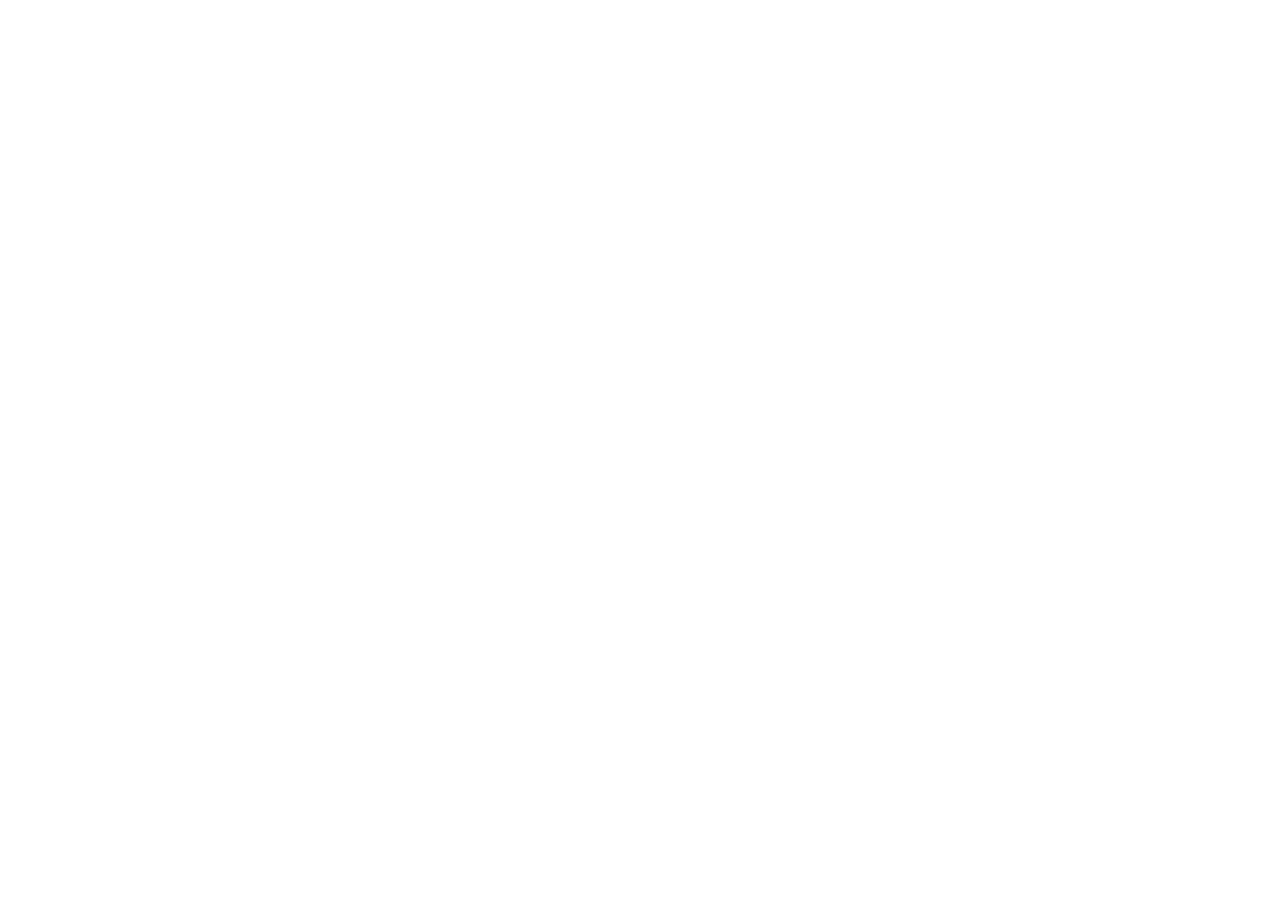
==== about/index.html @ 529e26c0 "Publish England Beach Soccer site from 2967948" ====
<!doctype html>
<html lang="en-GB"><head><meta charset="utf-8"><meta name="viewport" content="width=device-width,initial-scale=1"><meta name="theme-color" content="#164bab"><meta name="description" content="England Beach Soccer: events, teams, news and the road to the 2027 national finals."><link rel="icon" type="image/webp" href="/ebs-site/assets/images/lion-mark.webp"><link rel="preconnect" href="https://fonts.googleapis.com"><link rel="preconnect" href="https://fonts.gstatic.com" crossorigin><link rel="stylesheet" href="/ebs-site/assets/css/site.css"><title>About | England Beach Soccer</title></head><body data-page="about"><div id="app"></div><script type="module" src="/ebs-site/assets/js/site.js"></script></body></html>
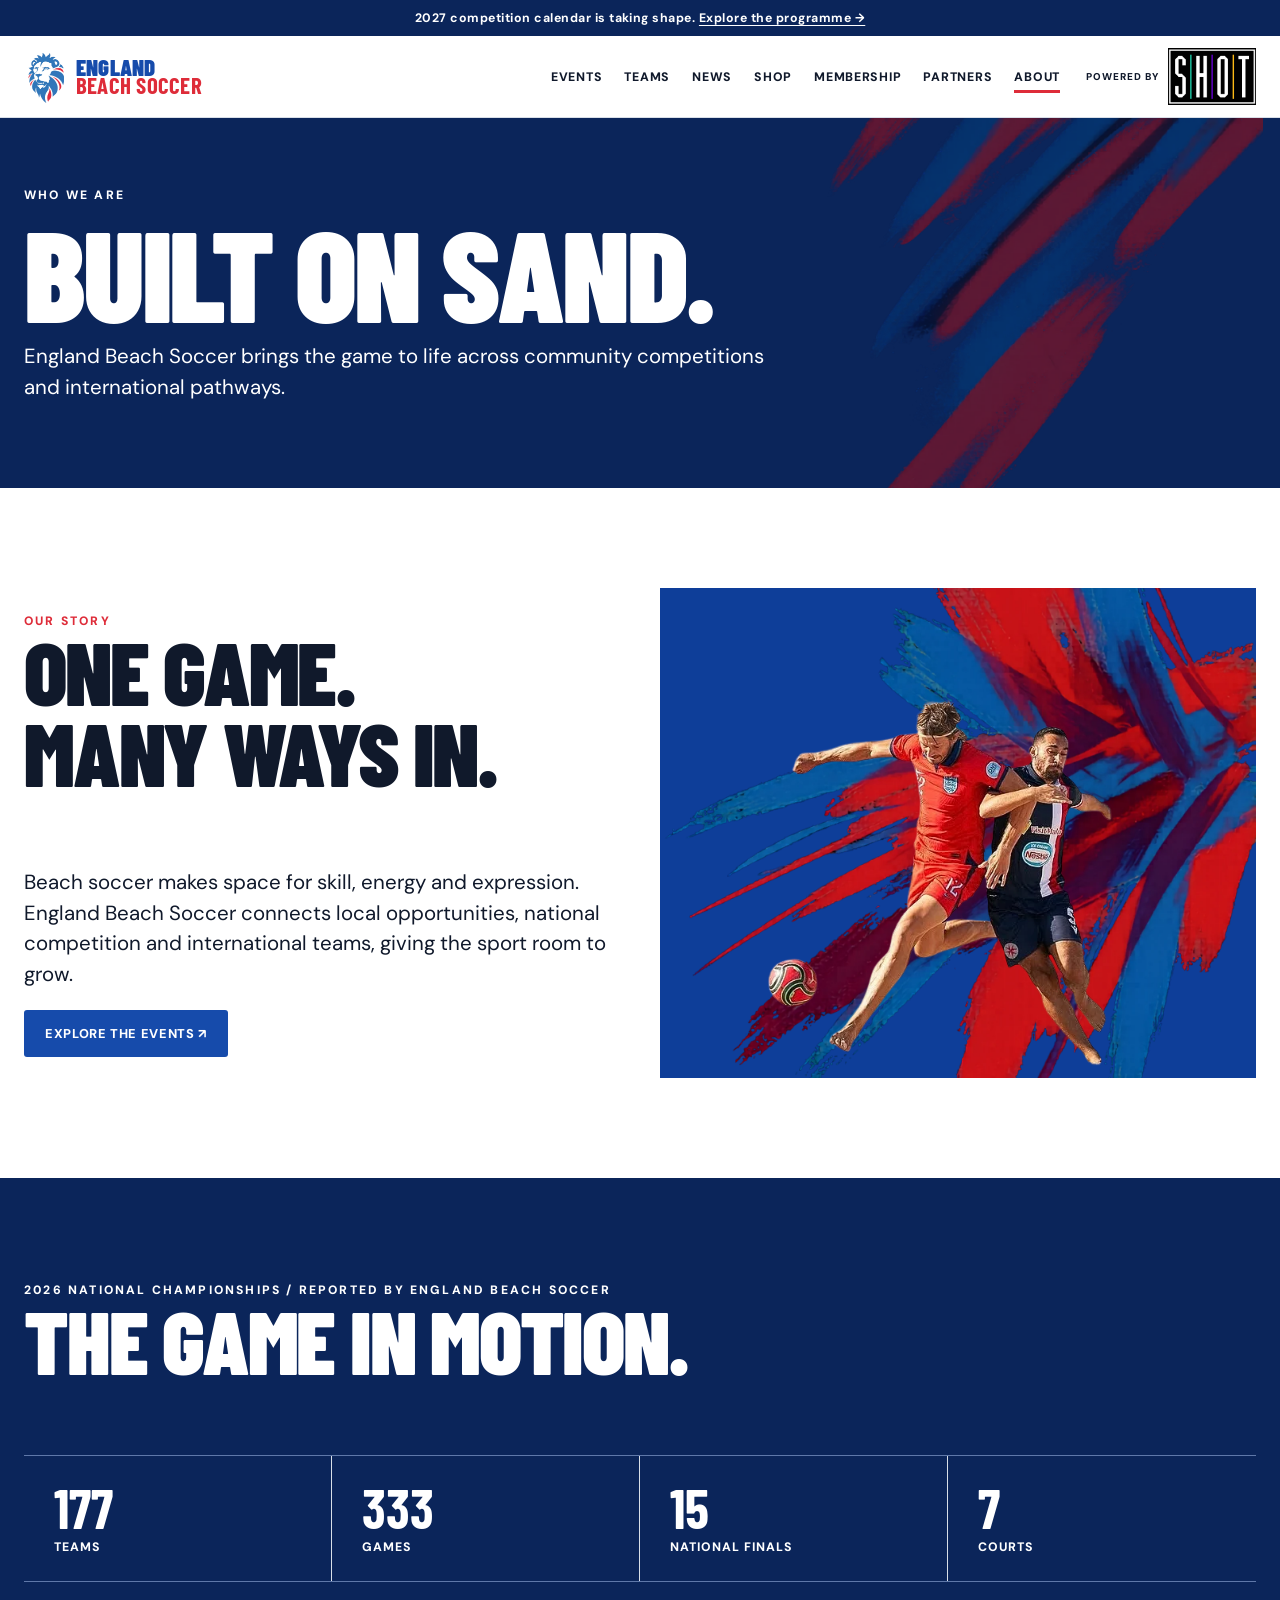
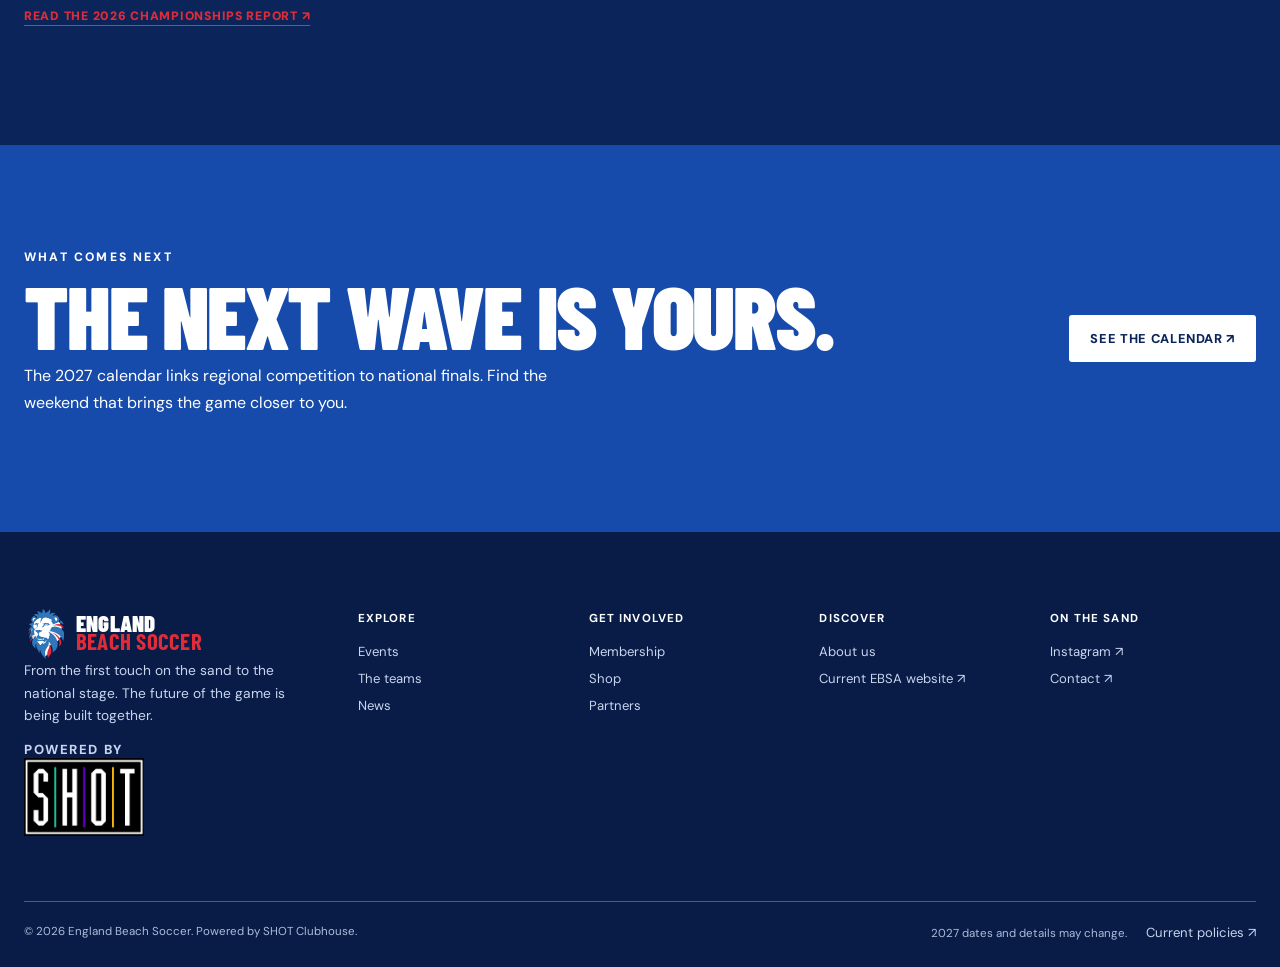
==== commit b0f64860: "Publish EBS clubhouse at custom domain" ====
--- a/about/index.html
+++ b/about/index.html
@@ -1,2 +1,2 @@
 <!doctype html>
-<html lang="en-GB"><head><meta charset="utf-8"><meta name="viewport" content="width=device-width,initial-scale=1"><meta name="theme-color" content="#164bab"><meta name="description" content="England Beach Soccer: events, teams, news and the road to the 2027 national finals."><link rel="icon" type="image/webp" href="/ebs-site/assets/images/lion-mark.webp"><link rel="preconnect" href="https://fonts.googleapis.com"><link rel="preconnect" href="https://fonts.gstatic.com" crossorigin><link rel="stylesheet" href="/ebs-site/assets/css/site.css"><title>About | England Beach Soccer</title></head><body data-page="about"><div id="app"></div><script type="module" src="/ebs-site/assets/js/site.js"></script></body></html>+<html lang="en-GB"><head><meta charset="utf-8"><meta name="viewport" content="width=device-width,initial-scale=1"><meta name="theme-color" content="#164bab"><meta name="description" content="England Beach Soccer: events, teams, news and the road to the 2027 national finals."><link rel="icon" type="image/webp" href="/assets/images/lion-mark.webp"><link rel="preconnect" href="https://fonts.googleapis.com"><link rel="preconnect" href="https://fonts.gstatic.com" crossorigin><link rel="stylesheet" href="/assets/css/site.css"><title>About | England Beach Soccer</title></head><body data-page="about"><div id="app"></div><script type="module" src="/assets/js/site.js"></script></body></html>
--- a/assets/css/site.css
+++ b/assets/css/site.css
@@ -0,0 +1,30 @@
+@import url('https://fonts.googleapis.com/css2?family=Barlow+Condensed:wght@500;600;700;800;900&family=DM+Sans:wght@400;500;600;700&display=swap');
+:root{--blue:#164bab;--deep:#0b255a;--red:#de2c39;--sand:#f7f4ed;--ink:#10192b;--muted:#596272;--line:#d9dfe8;--white:#fff;--max:1320px}
+*{box-sizing:border-box}html{scroll-behavior:smooth}body{margin:0;background:var(--sand);color:var(--ink);font-family:'DM Sans',Arial,sans-serif}button,input,select{font:inherit}button{cursor:pointer}a{color:inherit;text-decoration:none}img{max-width:100%;display:block}p{line-height:1.65}h1,h2,h3,h4,p{margin-top:0}h1,h2,h3,.display,.condensed{font-family:'Barlow Condensed',Impact,sans-serif;text-transform:uppercase;line-height:.91;letter-spacing:-.025em}h1{font-size:clamp(5rem,11vw,11.5rem);font-weight:900}h2{font-size:clamp(3.5rem,7vw,7rem);font-weight:900}h3{font-size:clamp(1.8rem,3vw,3rem);font-weight:800}.container{width:min(calc(100% - 48px),var(--max));margin:auto}.eyebrow{font-size:.76rem;font-weight:800;letter-spacing:.18em;text-transform:uppercase}.eyebrow.red{color:var(--red)}.lead{font-size:clamp(1.05rem,1.6vw,1.32rem);line-height:1.5;max-width:58ch}.muted{color:var(--muted)}.skip{position:absolute;z-index:9999;top:-100px;left:20px;background:#fff;padding:12px}.skip:focus{top:20px}a:focus-visible,button:focus-visible,input:focus-visible,select:focus-visible{outline:3px solid var(--red);outline-offset:3px}.site-header{height:82px;position:sticky;top:0;z-index:100;background:rgba(255,255,255,.97);border-bottom:1px solid var(--line);backdrop-filter:blur(12px)}.header-inner{height:100%;display:flex;align-items:center;gap:32px}.brand{display:flex;align-items:center;gap:9px;flex-shrink:0;color:var(--blue);font-family:'Barlow Condensed',sans-serif;text-transform:uppercase;font-weight:900;font-size:1.43rem;line-height:.78;letter-spacing:.01em}.brand img{width:43px;height:52px;object-fit:contain}.brand strong{display:block;color:var(--red)}.nav{margin-left:auto;display:flex;align-items:center;gap:22px}.nav a{font-size:.77rem;font-weight:800;letter-spacing:.06em;text-transform:uppercase;white-space:nowrap;position:relative;padding:12px 0}.nav a:after{content:'';position:absolute;left:0;bottom:4px;width:0;height:3px;background:var(--red);transition:width .2s}.nav a:hover:after,.nav a[aria-current=page]:after{width:100%}.header-cta,.btn{display:inline-flex;align-items:center;justify-content:center;gap:10px;border:0;border-radius:3px;padding:15px 21px;text-transform:uppercase;font-weight:800;font-size:.8rem;letter-spacing:.05em;transition:transform .2s,background .2s}.header-cta{background:var(--red);color:#fff}.btn:hover,.header-cta:hover{transform:translateY(-3px)}.btn-red{background:var(--red);color:#fff}.btn-blue{background:var(--blue);color:#fff}.btn-white{background:#fff;color:var(--deep)}.btn-outline{background:transparent;color:inherit;border:1px solid currentColor}.menu-toggle{display:none;margin-left:auto;background:none;border:0;font-size:1.9rem;color:var(--deep)}.announce{background:var(--deep);color:#fff;text-align:center;padding:10px 16px;font-size:.77rem;letter-spacing:.04em;font-weight:700}.announce a{text-decoration:underline;text-underline-offset:3px}.hero{position:relative;min-height:660px;overflow:hidden;background:#f7f5ee}.hero:before{content:'';position:absolute;inset:0 0 0 49%;background:url('/assets/images/paint-strokes.webp') center/cover no-repeat;opacity:.9;transform:rotate(-8deg)}.hero:after{content:'';position:absolute;left:0;bottom:0;width:100%;height:10px;background:var(--red)}.hero-grid{display:grid;grid-template-columns:54% 46%;min-height:660px;align-items:center;position:relative}.hero-copy{position:relative;z-index:2;padding:80px 0}.hero .eyebrow{color:var(--blue)}.hero h1{margin:20px 0 23px}.hero h1 span{display:block;width:max-content;max-width:100%;color:var(--blue);background:#fff;padding:0 12px 2px 0}.hero h1 span:last-child{color:var(--red)}.hero .lead{max-width:490px}.hero-actions{display:flex;gap:12px;flex-wrap:wrap;margin-top:28px}.hero-photo{position:absolute;right:-7%;bottom:0;width:62%;max-height:650px;object-fit:contain;object-position:bottom;filter:drop-shadow(0 14px 18px rgba(8,25,59,.13))}.hero-stamp{position:absolute;right:1%;bottom:40px;z-index:3;background:var(--deep);color:#fff;width:124px;height:124px;border-radius:100%;display:grid;place-items:center;text-align:center;transform:rotate(12deg);font-family:'Barlow Condensed';font-size:1.4rem;font-weight:800;text-transform:uppercase;line-height:.85;border:5px solid white}.marquee{overflow:hidden;background:var(--blue);color:#fff;padding:16px 0;font-family:'Barlow Condensed';font-size:1.5rem;letter-spacing:.06em;font-weight:800;text-transform:uppercase}.marquee-track{white-space:nowrap;display:flex;gap:50px;width:max-content;animation:move 34s linear infinite}.marquee b{color:#ff8a86}@keyframes move{to{transform:translateX(-50%)}}.section{padding:100px 0}.section-tight{padding:70px 0}.section-head{display:flex;justify-content:space-between;align-items:end;gap:30px;margin-bottom:36px}.section-head h2{margin:0}.section-head p{max-width:460px;margin:0}.dark{background:var(--deep);color:#fff}.blue{background:var(--blue);color:#fff}.red-bg{background:var(--red);color:#fff}.white{background:#fff}.split{display:grid;grid-template-columns:1fr 1fr;gap:40px;align-items:center}.statement{font-family:'Barlow Condensed';text-transform:uppercase;font-size:clamp(3.5rem,6.5vw,7rem);font-weight:900;line-height:.9;max-width:850px}.statement em{font-style:normal;color:var(--red)}.mission-image{min-height:490px;position:relative;overflow:hidden;background:#0e3e99 url('/assets/images/paint-burst.webp') center/cover no-repeat}.mission-image img{position:absolute;bottom:0;left:-6%;width:110%;height:105%;object-fit:contain;object-position:bottom}.mission-copy h2{max-width:650px}.mission-copy p{max-width:55ch}.rule-top{border-top:1px solid rgba(255,255,255,.24);padding-top:22px}.stats-band{display:grid;grid-template-columns:repeat(4,1fr);border-top:1px solid var(--line);border-bottom:1px solid var(--line)}.stat{padding:25px 30px;border-right:1px solid var(--line)}.stat:last-child{border-right:0}.stat strong{display:block;font-family:'Barlow Condensed';font-size:3.4rem;color:var(--blue);line-height:1}.stat span{font-size:.77rem;text-transform:uppercase;letter-spacing:.08em;font-weight:800}.event-feature-grid{display:grid;grid-template-columns:repeat(4,1fr);gap:14px}.event-card{background:#fff;color:var(--ink);min-height:295px;padding:24px;position:relative;display:flex;flex-direction:column;overflow:hidden;border:1px solid var(--line);transition:transform .2s,box-shadow .2s}.event-card:hover{transform:translateY(-5px);box-shadow:0 18px 32px rgba(0,0,0,.13)}.event-card.final{background:var(--blue);color:#fff;border-color:var(--blue)}.event-card .date{font-family:'Barlow Condensed';font-weight:900;font-size:2.4rem;color:var(--red);line-height:1}.event-card.final .date{color:#fff}.event-card .type{font-size:.66rem;font-weight:800;letter-spacing:.14em;text-transform:uppercase;margin-top:18px}.event-card h3{font-size:2.4rem;margin:12px 0}.event-card .region{font-size:.86rem;margin-top:auto;padding-top:16px}.event-card .arrow{position:absolute;bottom:22px;right:23px;font-size:1.6rem}.event-card .pending{display:inline-block;margin-top:8px;color:#a02731;font-weight:800;font-size:.7rem;text-transform:uppercase;letter-spacing:.04em}.event-card.final .pending{color:#fff}.image-strip{display:grid;grid-template-columns:1fr 1fr;min-height:530px}.image-panel{position:relative;background:var(--blue);overflow:hidden;min-height:530px}.image-panel:nth-child(2){background:var(--red)}.image-panel>img{position:absolute;height:90%;width:95%;object-fit:contain;object-position:bottom;bottom:0;left:5%;transition:transform .5s}.image-panel:hover>img{transform:scale(1.05)}.image-panel .panel-copy{position:absolute;z-index:2;left:42px;top:42px;color:#fff}.image-panel h2{margin:10px 0;font-size:clamp(4rem,7vw,7rem)}.image-panel .btn{position:absolute;z-index:2;left:42px;bottom:42px}.news-grid{display:grid;grid-template-columns:repeat(3,1fr);gap:20px}.news-card{background:#fff;border:1px solid var(--line);overflow:hidden;display:flex;flex-direction:column;transition:transform .2s}.news-card:hover{transform:translateY(-5px)}.news-card .news-image{aspect-ratio:1.48;background:#dce5f1;overflow:hidden}.news-card .news-image img{width:100%;height:100%;object-fit:cover}.news-card .news-body{padding:25px;display:flex;flex-direction:column;flex:1}.news-card h3{font-size:2.15rem;margin:10px 0}.news-card p{font-size:.89rem}.news-card .text-link{margin-top:auto}.text-link{font-size:.76rem;text-transform:uppercase;font-weight:900;letter-spacing:.06em;color:var(--red);text-decoration:underline;text-underline-offset:5px}.feature-cta{display:flex;align-items:center;justify-content:space-between;gap:20px}.feature-cta h2{margin:8px 0}.feature-cta p{max-width:540px}.footer{background:#081c47;color:#fff;padding:75px 0 26px}.footer-grid{display:grid;grid-template-columns:1.5fr repeat(4,1fr);gap:25px}.footer .brand{color:#fff}.footer p{color:#c9d5ef;max-width:290px;font-size:.86rem}.footer h4{font-size:.72rem;letter-spacing:.1em;text-transform:uppercase;margin:4px 0 17px}.footer a:not(.brand){display:block;color:#c9d5ef;font-size:.82rem;margin:10px 0}.footer a:hover{color:#fff}.footer-bottom{border-top:1px solid #446093;margin-top:55px;padding-top:22px;display:flex;justify-content:space-between;gap:20px;font-size:.72rem;color:#aebcda}.footer-bottom a{display:inline!important;margin:0 0 0 16px!important}.page-hero{position:relative;overflow:hidden;min-height:370px;display:flex;align-items:center;background:var(--deep);color:#fff}.page-hero:after{content:'';background:url('/assets/images/paint-strokes.webp') center/contain no-repeat;position:absolute;right:0;top:-55%;width:37%;height:180%;opacity:.5}.page-hero .container{position:relative;z-index:1;padding-top:65px;padding-bottom:65px}.page-hero h1{font-size:clamp(5.2rem,10vw,10rem);margin:10px 0}.page-hero .lead{max-width:750px}.page-hero.red-theme{background:var(--red)}.page-hero.red-theme:after{opacity:.35}.page-hero.blue-theme{background:var(--blue)}.filter-bar{display:flex;gap:10px;flex-wrap:wrap;align-items:center;margin:0 0 26px}.filter-bar button{border:1px solid #b8c7db;background:#fff;color:var(--deep);padding:10px 17px;border-radius:30px;font-size:.78rem;font-weight:800}.filter-bar button[aria-pressed=true]{background:var(--deep);color:#fff;border-color:var(--deep)}.search{margin-left:auto;border:1px solid #b8c7db;background:#fff;padding:11px 16px;border-radius:4px;min-width:230px}.event-list{display:grid;grid-template-columns:repeat(3,1fr);gap:16px}.event-list .event-card{min-height:270px}.event-detail{margin-top:45px;background:#fff;border:1px solid var(--line);display:grid;grid-template-columns:1fr 1fr}.event-detail .visual{background:var(--blue);min-height:430px;position:relative;overflow:hidden}.event-detail .visual img{position:absolute;bottom:0;height:95%;width:110%;object-fit:contain}.event-detail .content{padding:50px}.event-detail h2{font-size:4.2rem}.session{border-top:1px solid var(--line);padding:14px 0}.session strong{display:block}.notice{background:#e9f0fa;border-left:5px solid var(--blue);padding:18px 20px;margin:24px 0;font-size:.88rem}.notice.red-notice{background:#fff0f0;border-color:var(--red)}.empty{padding:45px;border:1px dashed #9aa8b9;text-align:center}.pathway-grid{display:grid;grid-template-columns:repeat(4,1fr);gap:15px}.pathway-card{background:#fff;padding:30px;min-height:350px;display:flex;flex-direction:column;border-top:7px solid var(--blue)}.pathway-card:nth-child(2n){border-color:var(--red)}.pathway-card h3{font-size:3.2rem;margin:30px 0 15px}.pathway-card p{font-size:.9rem}.pathway-card .text-link{margin-top:auto}.shop-grid{display:grid;grid-template-columns:repeat(3,1fr);gap:20px}.shop-tile{min-height:355px;background:var(--blue);color:#fff;padding:30px;position:relative;overflow:hidden;display:flex;flex-direction:column}.shop-tile:nth-child(2){background:var(--red)}.shop-tile:nth-child(3){background:var(--deep)}.shop-tile img{position:absolute;bottom:-25%;right:-17%;width:85%;height:95%;object-fit:contain;opacity:.85}.shop-tile h3,.shop-tile p,.shop-tile .eyebrow{position:relative;z-index:1}.shop-tile h3{font-size:3.8rem;max-width:180px;margin:12px 0}.shop-tile p{margin-top:auto;max-width:190px;font-size:.88rem}.faqs{display:grid;grid-template-columns:1fr 1fr;gap:30px}.faqs details{background:#fff;border:1px solid var(--line);padding:20px 24px;margin-bottom:10px}.faqs summary{font-weight:800;cursor:pointer}.faqs p{margin:16px 0 0;font-size:.9rem}.reveal{opacity:0;transform:translateY(22px);transition:opacity .6s,transform .6s}.reveal.visible{opacity:1;transform:none}.scroll-progress{position:fixed;z-index:120;top:0;left:0;height:4px;background:var(--red);width:0;pointer-events:none}
+@media(max-width:1100px){.nav{gap:13px}.nav a{font-size:.68rem}.header-cta{display:none}.event-feature-grid,.pathway-grid{grid-template-columns:repeat(2,1fr)}.footer-grid{grid-template-columns:1.5fr repeat(2,1fr)}.event-list{grid-template-columns:repeat(2,1fr)}}
+@media(max-width:760px){.container{width:min(calc(100% - 32px),var(--max))}.site-header{height:70px}.brand{font-size:1.2rem}.brand img{width:36px;height:44px}.menu-toggle{display:block}.nav{display:none;position:absolute;left:0;top:70px;width:100%;background:#fff;padding:18px 24px 25px;border-bottom:1px solid var(--line);box-shadow:0 15px 20px rgba(0,0,0,.12);flex-direction:column;align-items:stretch;gap:0}.nav.open{display:flex}.nav a{font-size:.86rem;padding:13px 0}.hero,.hero-grid{min-height:800px}.hero-grid{display:block}.hero-copy{padding:52px 0;max-width:470px}.hero h1{font-size:clamp(5.8rem,19vw,9rem)}.hero-photo{right:-24%;width:105%;height:55%;max-height:none;object-position:bottom}.hero-stamp{right:1%;bottom:30px;width:90px;height:90px;font-size:1.05rem}.hero:before{inset:35% -10% 0 18%}.section{padding:70px 0}.section-head{display:block}.section-head p{margin-top:18px}.split,.event-detail,.faqs{grid-template-columns:1fr}.mission-image{min-height:340px}.stats-band{grid-template-columns:repeat(2,1fr)}.stat:nth-child(2){border-right:0}.stat:nth-child(-n+2){border-bottom:1px solid var(--line)}.image-strip{grid-template-columns:1fr}.image-panel{min-height:430px}.news-grid,.shop-grid{grid-template-columns:1fr}.event-list{grid-template-columns:1fr}.footer-grid{grid-template-columns:repeat(2,1fr)}.footer-grid>div:first-child{grid-column:1/-1}.footer-bottom{display:block}.footer-bottom span{display:block;margin-bottom:10px}.page-hero{min-height:315px}.page-hero h1{font-size:clamp(5.2rem,17vw,8rem)}.filter-bar .search{margin-left:0;width:100%}.feature-cta{display:block}.feature-cta .btn{margin-top:16px}.event-detail .visual{min-height:300px}.event-detail .content{padding:28px}}
+@media(max-width:500px){.event-feature-grid,.pathway-grid{grid-template-columns:1fr}.hero{min-height:740px}.hero-grid{min-height:740px}.hero:before{inset:78% -10% 0 18%}.hero .lead{font-size:1rem;max-width:290px}.hero-photo{height:52%;right:-35%;width:130%}.hero-actions .btn{padding:12px 14px}.footer-grid{grid-template-columns:1fr 1fr}.image-panel .panel-copy{left:24px;top:28px}.image-panel .btn{left:24px;bottom:24px}}
+@media(prefers-reduced-motion:reduce){html{scroll-behavior:auto}.marquee-track{animation:none}.reveal{opacity:1;transform:none;transition:none}.btn,.event-card,.news-card,.image-panel>img{transition:none}}
+
+/* Partner identity and complete on-sand photography. */
+.header-inner{gap:20px}
+.shot-powered{display:flex;align-items:center;gap:9px;flex-shrink:0;margin-left:6px;font-size:.62rem;font-weight:800;text-transform:uppercase;letter-spacing:.1em;white-space:nowrap}
+.shot-powered img{width:88px;height:auto}
+.footer-powered{display:inline-flex;align-items:center;gap:14px;margin-top:14px;font-size:.72rem;font-weight:800;text-transform:uppercase;letter-spacing:.12em}
+.footer-powered img{width:120px;height:auto}
+.hero-photo.full-photo{right:0;bottom:0;width:43%;height:88%;max-height:none;object-fit:contain;object-position:center bottom;filter:none;border-radius:2px}
+.image-panel img[src*="women-celebrate"],.image-panel img[src*="mens-duel"]{object-fit:contain;object-position:center bottom}
+.performance-section{gap:clamp(32px,5vw,90px)}
+.performance-mark{min-height:340px;background:var(--deep);color:#fff;display:flex;flex-direction:column;align-items:center;justify-content:center;gap:34px;padding:50px;text-align:center;font-family:'Barlow Condensed',Impact,sans-serif;text-transform:uppercase;font-size:clamp(1.8rem,3vw,3.2rem);line-height:1}
+.performance-mark img{width:min(100%,280px)}
+.partner-grid{display:grid;grid-template-columns:repeat(2,minmax(0,1fr));gap:20px;margin-bottom:22px}
+.partner-card{min-height:360px;padding:36px;display:flex;flex-direction:column;align-items:flex-start;color:#fff}
+.partner-card img{width:190px;max-height:95px;object-fit:contain;object-position:left center;margin-bottom:26px}
+.partner-card h3{font-size:clamp(2rem,3vw,3.5rem);margin-bottom:12px}
+.partner-card p{max-width:42ch}
+.partner-card .text-link{margin-top:auto;font-weight:800}
+.shot-card{background:#260052}
+.donis-card{background:#151515}
+@media(max-width:1120px){.shot-powered{margin-left:auto}.shot-powered span{display:none}.shot-powered img{width:76px}.nav{gap:11px}.nav a{font-size:.65rem}}
+@media(max-width:900px){.shot-powered{margin-left:auto}.menu-toggle{display:block;margin-left:0}.nav{display:none;position:absolute;left:0;top:82px;width:100%;background:#fff;padding:18px 24px 25px;border-bottom:1px solid var(--line);box-shadow:0 15px 20px rgba(0,0,0,.12);flex-direction:column;align-items:stretch;gap:0}.nav.open{display:flex}.nav a{font-size:.86rem;padding:13px 0}.partner-grid{grid-template-columns:1fr}}
+@media(max-width:760px){.nav{top:70px}.shot-powered{margin-left:auto}.shot-powered img{width:70px}.hero-photo.full-photo{right:0;bottom:0;width:100%;height:43%;object-fit:contain}.hero-stamp{bottom:20px}.performance-mark{min-height:260px}.partner-card{min-height:300px}}
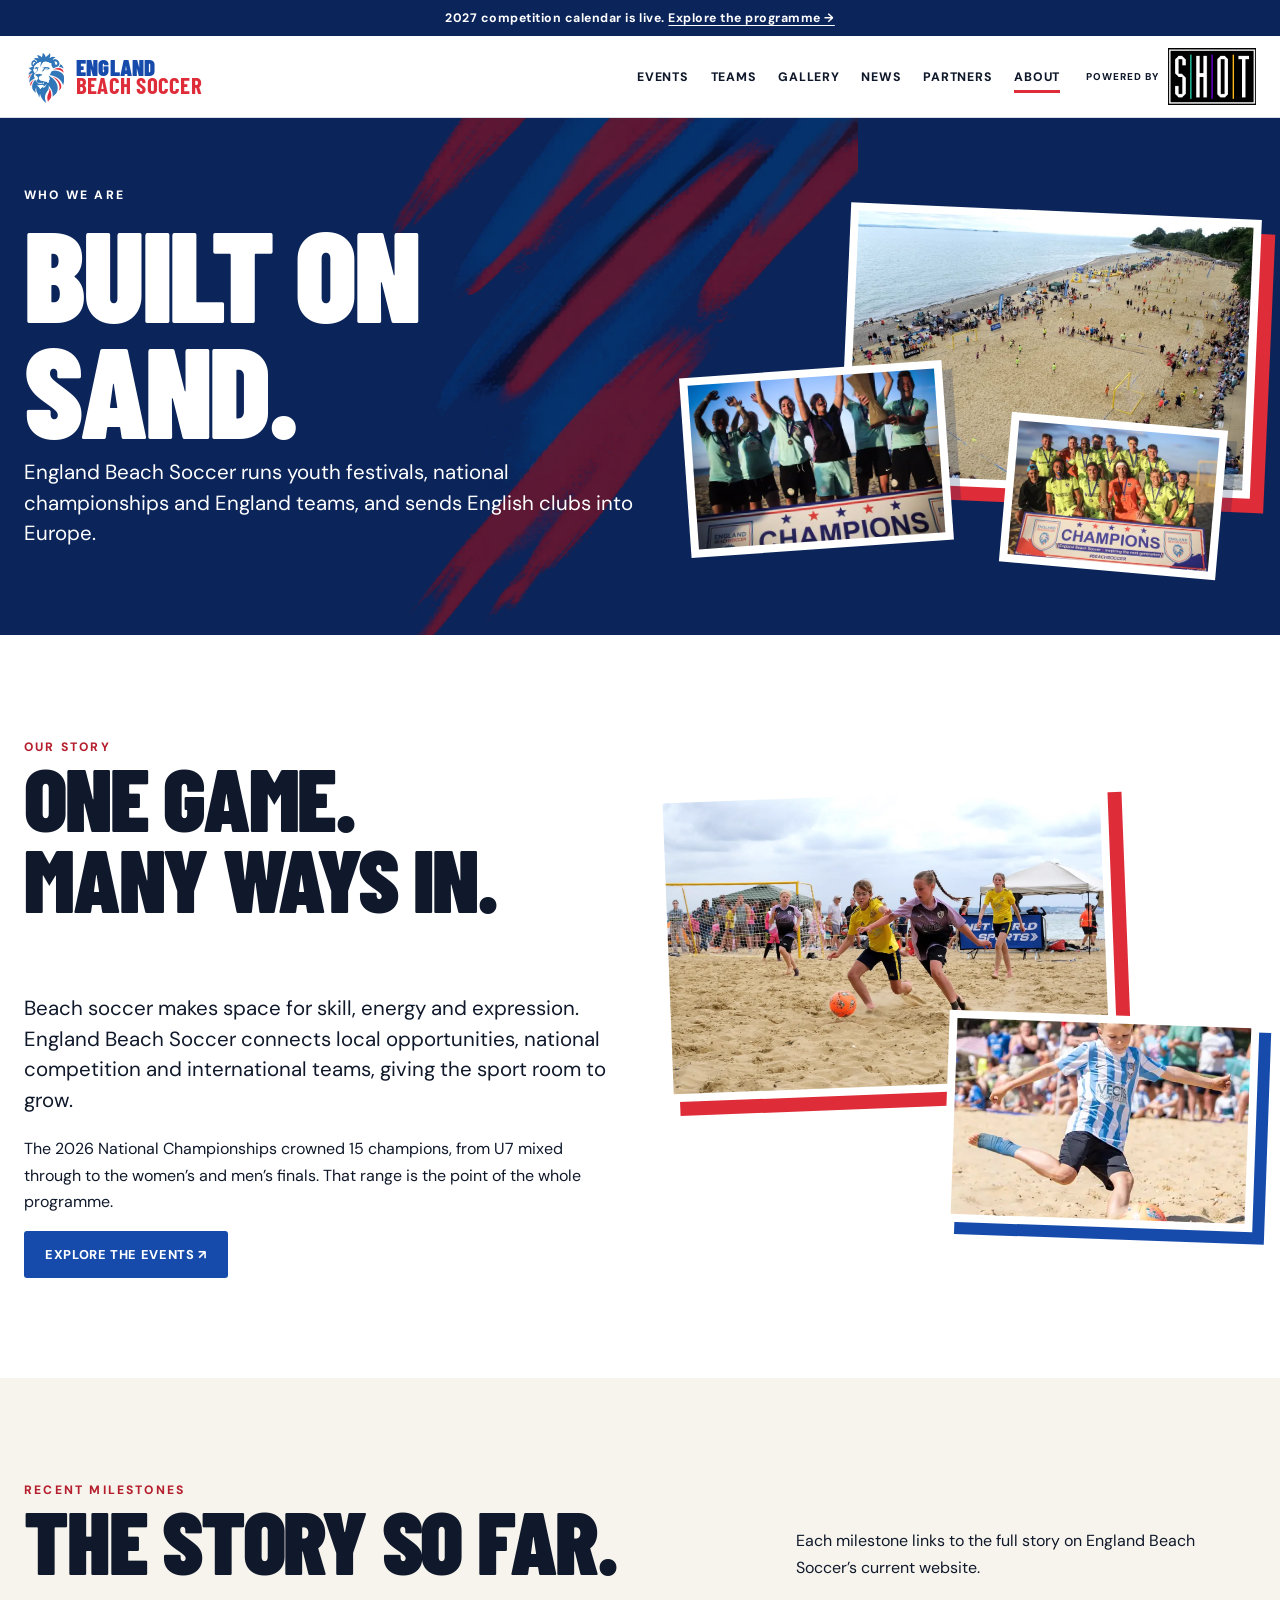
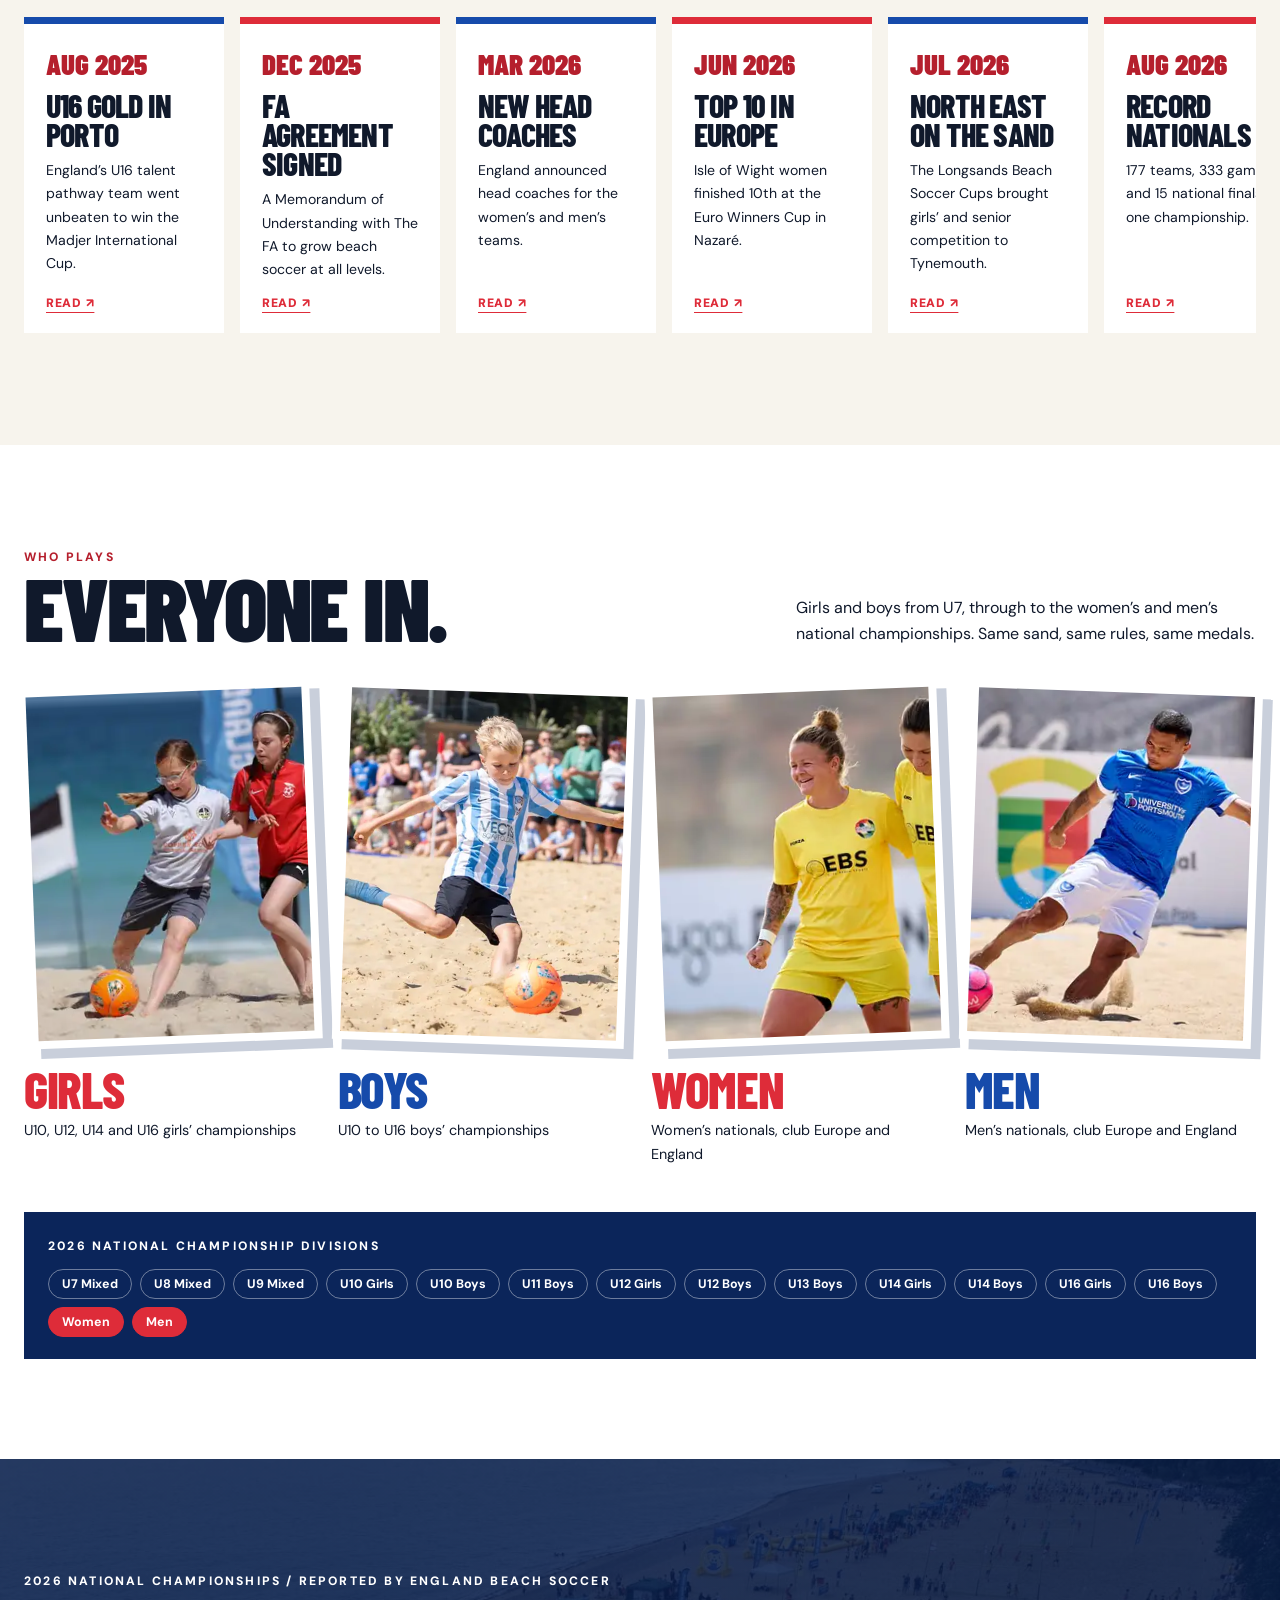
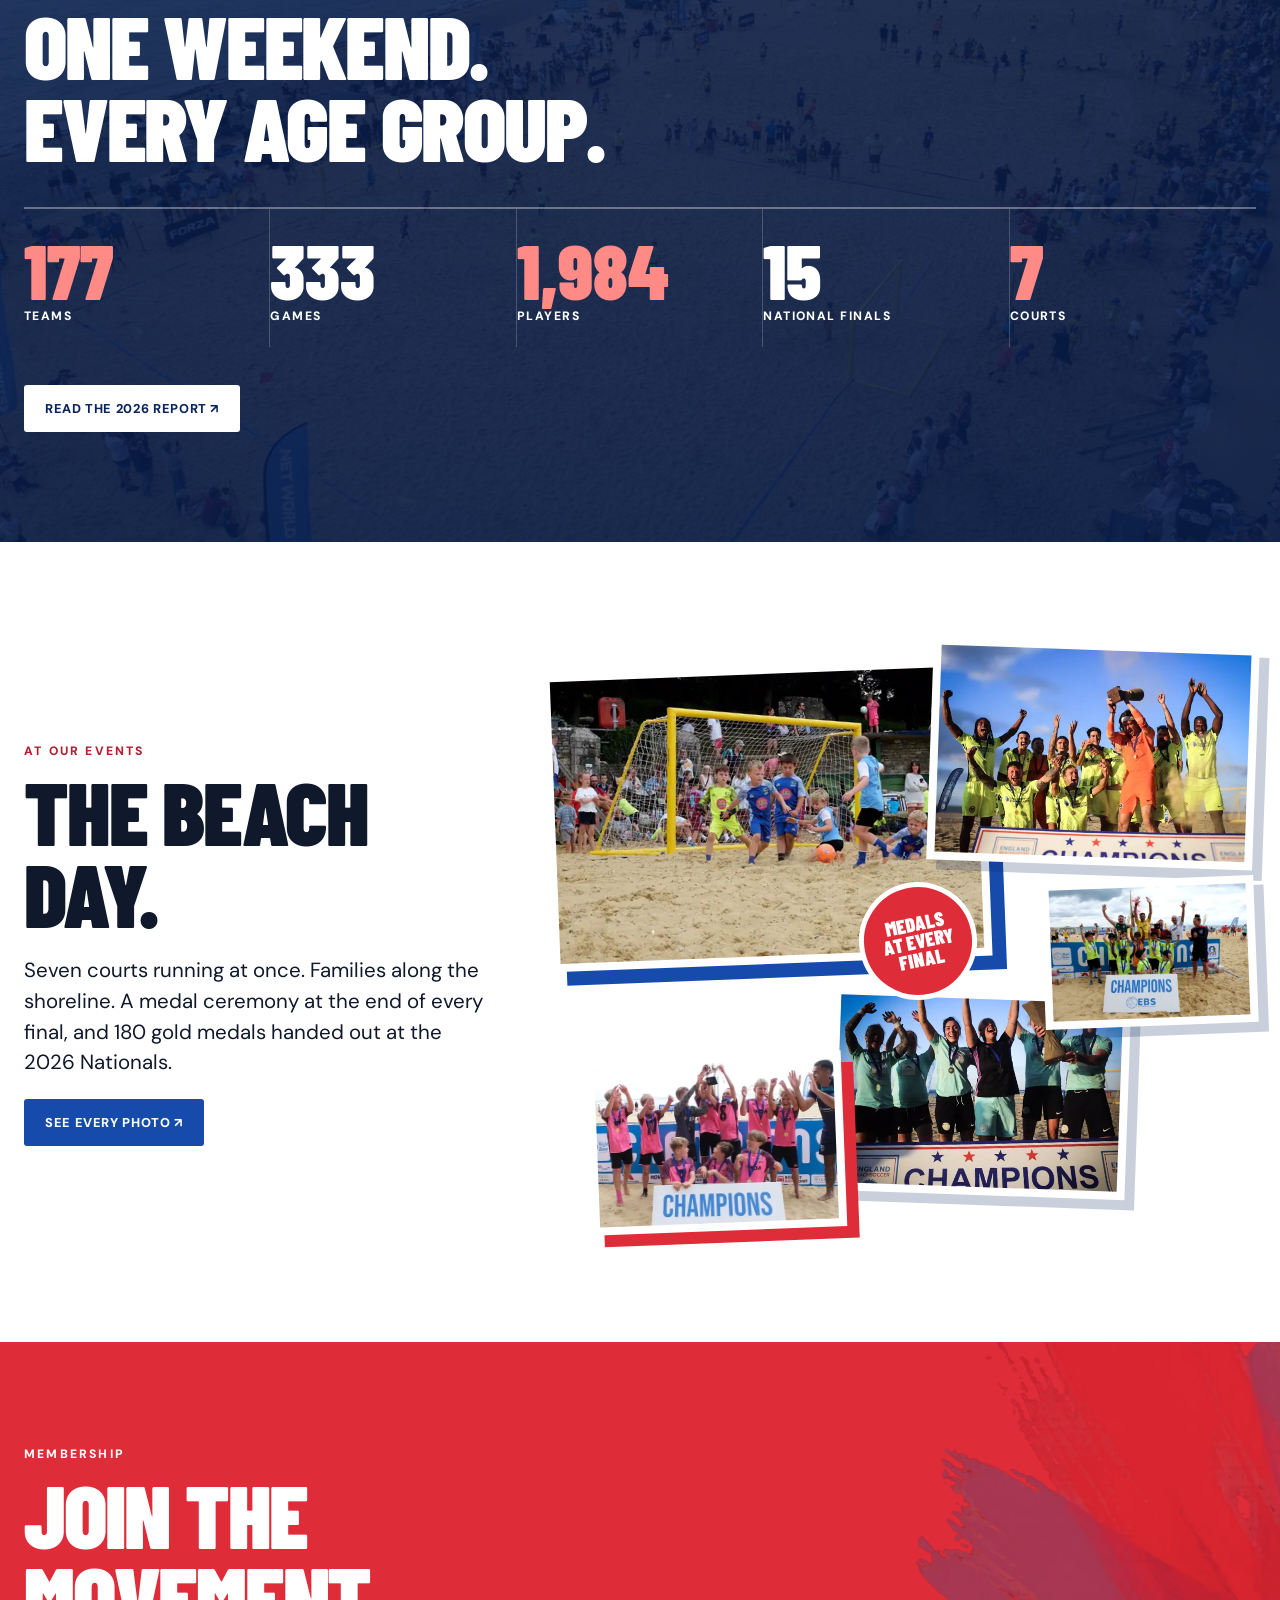
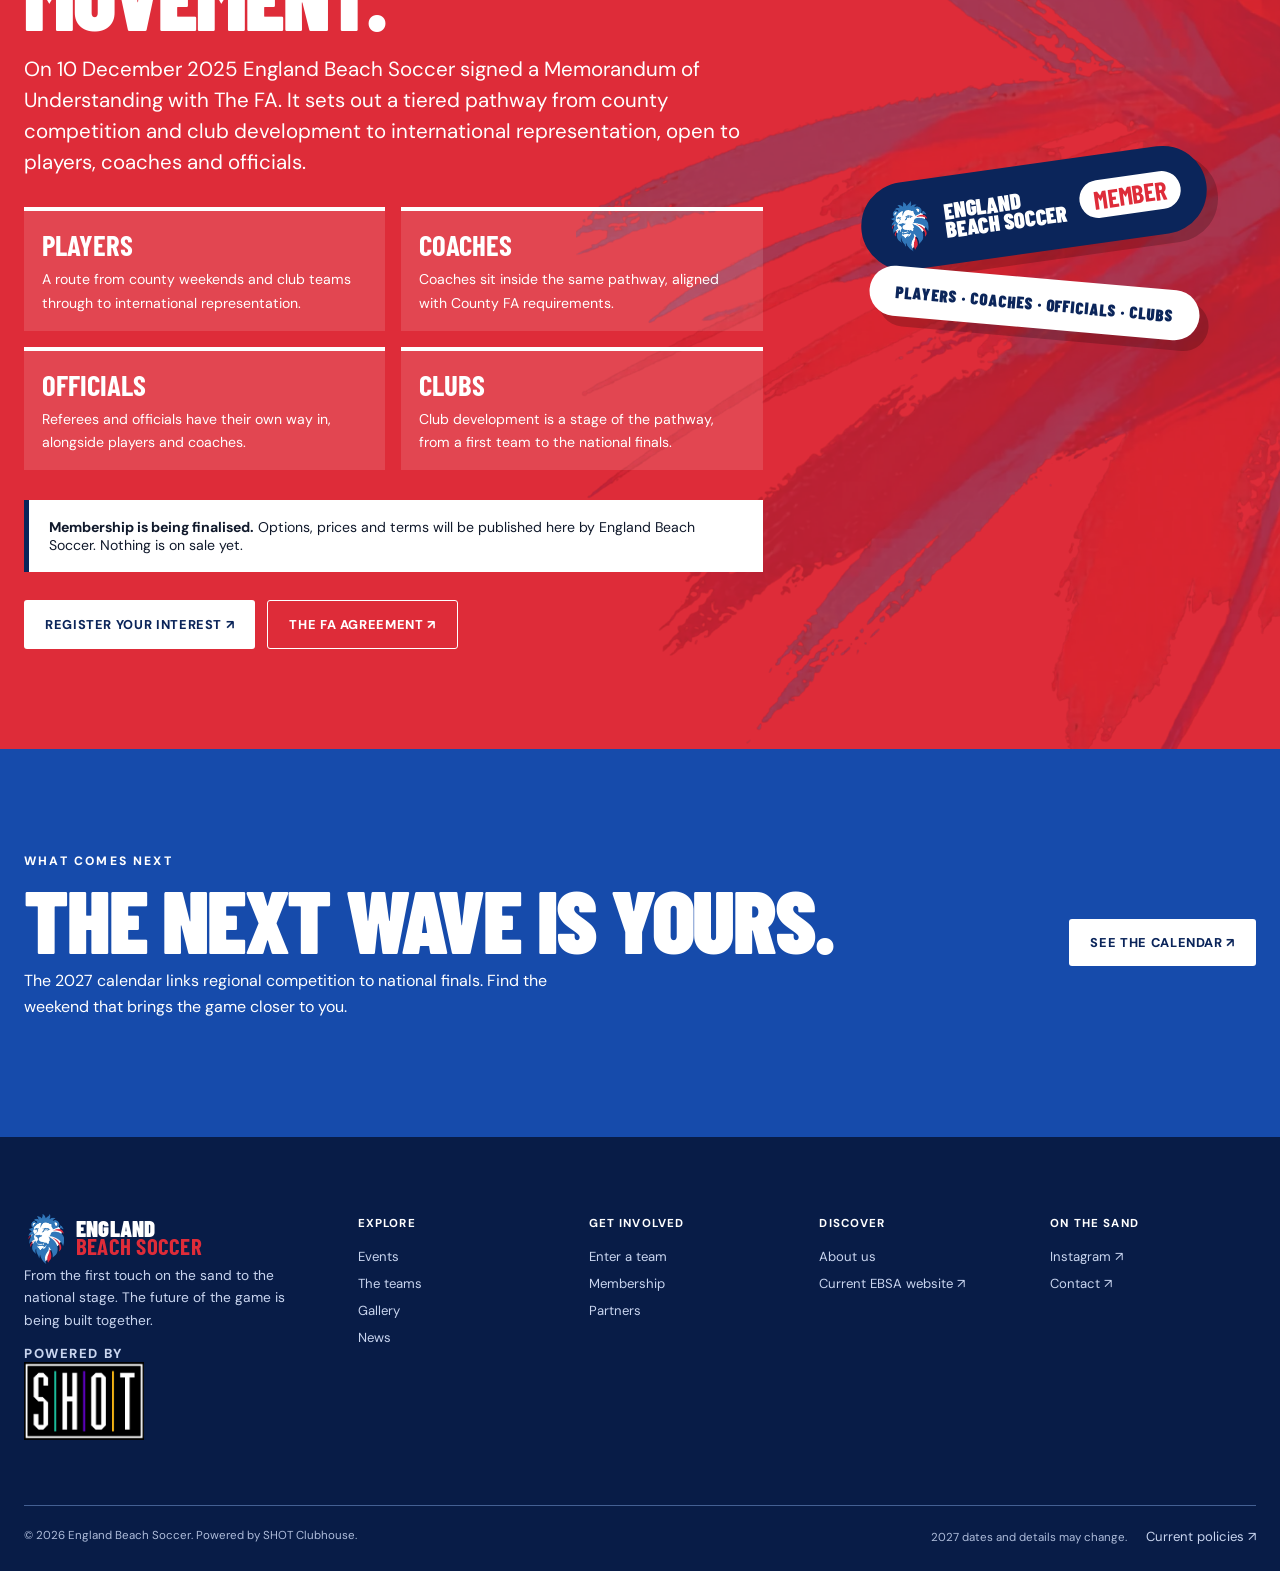
==== commit a38f61c6: "Publish source 77abac3: faster font load, clean hero headline" ====
--- a/about/index.html
+++ b/about/index.html
@@ -1,2 +1,2 @@
 <!doctype html>
-<html lang="en-GB"><head><meta charset="utf-8"><meta name="viewport" content="width=device-width,initial-scale=1"><meta name="theme-color" content="#164bab"><meta name="description" content="England Beach Soccer: events, teams, news and the road to the 2027 national finals."><link rel="icon" type="image/webp" href="/assets/images/lion-mark.webp"><link rel="preconnect" href="https://fonts.googleapis.com"><link rel="preconnect" href="https://fonts.gstatic.com" crossorigin><link rel="stylesheet" href="/assets/css/site.css"><title>About | England Beach Soccer</title></head><body data-page="about"><div id="app"></div><script type="module" src="/assets/js/site.js"></script></body></html>+<html lang="en-GB"><head><meta charset="utf-8"><meta name="viewport" content="width=device-width,initial-scale=1"><meta name="theme-color" content="#164bab"><meta name="description" content="England Beach Soccer: events, teams, news and the road to the 2027 national finals."><link rel="icon" type="image/webp" href="/assets/images/lion-mark.webp"><link rel="preconnect" href="https://fonts.googleapis.com"><link rel="preconnect" href="https://fonts.gstatic.com" crossorigin><link rel="stylesheet" href="https://fonts.googleapis.com/css2?family=Barlow+Condensed:wght@500;600;700;800;900&family=DM+Sans:wght@400;500;600;700&display=swap"><link rel="stylesheet" href="/assets/css/site.css"><title>About | England Beach Soccer</title></head><body data-page="about"><div id="app"></div><script type="module" src="/assets/js/site.js"></script></body></html>
--- a/assets/css/site.css
+++ b/assets/css/site.css
@@ -1,9 +1,11 @@
-@import url('https://fonts.googleapis.com/css2?family=Barlow+Condensed:wght@500;600;700;800;900&family=DM+Sans:wght@400;500;600;700&display=swap');
+
 :root{--blue:#164bab;--deep:#0b255a;--red:#de2c39;--sand:#f7f4ed;--ink:#10192b;--muted:#596272;--line:#d9dfe8;--white:#fff;--max:1320px}
-*{box-sizing:border-box}html{scroll-behavior:smooth}body{margin:0;background:var(--sand);color:var(--ink);font-family:'DM Sans',Arial,sans-serif}button,input,select{font:inherit}button{cursor:pointer}a{color:inherit;text-decoration:none}img{max-width:100%;display:block}p{line-height:1.65}h1,h2,h3,h4,p{margin-top:0}h1,h2,h3,.display,.condensed{font-family:'Barlow Condensed',Impact,sans-serif;text-transform:uppercase;line-height:.91;letter-spacing:-.025em}h1{font-size:clamp(5rem,11vw,11.5rem);font-weight:900}h2{font-size:clamp(3.5rem,7vw,7rem);font-weight:900}h3{font-size:clamp(1.8rem,3vw,3rem);font-weight:800}.container{width:min(calc(100% - 48px),var(--max));margin:auto}.eyebrow{font-size:.76rem;font-weight:800;letter-spacing:.18em;text-transform:uppercase}.eyebrow.red{color:var(--red)}.lead{font-size:clamp(1.05rem,1.6vw,1.32rem);line-height:1.5;max-width:58ch}.muted{color:var(--muted)}.skip{position:absolute;z-index:9999;top:-100px;left:20px;background:#fff;padding:12px}.skip:focus{top:20px}a:focus-visible,button:focus-visible,input:focus-visible,select:focus-visible{outline:3px solid var(--red);outline-offset:3px}.site-header{height:82px;position:sticky;top:0;z-index:100;background:rgba(255,255,255,.97);border-bottom:1px solid var(--line);backdrop-filter:blur(12px)}.header-inner{height:100%;display:flex;align-items:center;gap:32px}.brand{display:flex;align-items:center;gap:9px;flex-shrink:0;color:var(--blue);font-family:'Barlow Condensed',sans-serif;text-transform:uppercase;font-weight:900;font-size:1.43rem;line-height:.78;letter-spacing:.01em}.brand img{width:43px;height:52px;object-fit:contain}.brand strong{display:block;color:var(--red)}.nav{margin-left:auto;display:flex;align-items:center;gap:22px}.nav a{font-size:.77rem;font-weight:800;letter-spacing:.06em;text-transform:uppercase;white-space:nowrap;position:relative;padding:12px 0}.nav a:after{content:'';position:absolute;left:0;bottom:4px;width:0;height:3px;background:var(--red);transition:width .2s}.nav a:hover:after,.nav a[aria-current=page]:after{width:100%}.header-cta,.btn{display:inline-flex;align-items:center;justify-content:center;gap:10px;border:0;border-radius:3px;padding:15px 21px;text-transform:uppercase;font-weight:800;font-size:.8rem;letter-spacing:.05em;transition:transform .2s,background .2s}.header-cta{background:var(--red);color:#fff}.btn:hover,.header-cta:hover{transform:translateY(-3px)}.btn-red{background:var(--red);color:#fff}.btn-blue{background:var(--blue);color:#fff}.btn-white{background:#fff;color:var(--deep)}.btn-outline{background:transparent;color:inherit;border:1px solid currentColor}.menu-toggle{display:none;margin-left:auto;background:none;border:0;font-size:1.9rem;color:var(--deep)}.announce{background:var(--deep);color:#fff;text-align:center;padding:10px 16px;font-size:.77rem;letter-spacing:.04em;font-weight:700}.announce a{text-decoration:underline;text-underline-offset:3px}.hero{position:relative;min-height:660px;overflow:hidden;background:#f7f5ee}.hero:before{content:'';position:absolute;inset:0 0 0 49%;background:url('/assets/images/paint-strokes.webp') center/cover no-repeat;opacity:.9;transform:rotate(-8deg)}.hero:after{content:'';position:absolute;left:0;bottom:0;width:100%;height:10px;background:var(--red)}.hero-grid{display:grid;grid-template-columns:54% 46%;min-height:660px;align-items:center;position:relative}.hero-copy{position:relative;z-index:2;padding:80px 0}.hero .eyebrow{color:var(--blue)}.hero h1{margin:20px 0 23px}.hero h1 span{display:block;width:max-content;max-width:100%;color:var(--blue);background:#fff;padding:0 12px 2px 0}.hero h1 span:last-child{color:var(--red)}.hero .lead{max-width:490px}.hero-actions{display:flex;gap:12px;flex-wrap:wrap;margin-top:28px}.hero-photo{position:absolute;right:-7%;bottom:0;width:62%;max-height:650px;object-fit:contain;object-position:bottom;filter:drop-shadow(0 14px 18px rgba(8,25,59,.13))}.hero-stamp{position:absolute;right:1%;bottom:40px;z-index:3;background:var(--deep);color:#fff;width:124px;height:124px;border-radius:100%;display:grid;place-items:center;text-align:center;transform:rotate(12deg);font-family:'Barlow Condensed';font-size:1.4rem;font-weight:800;text-transform:uppercase;line-height:.85;border:5px solid white}.marquee{overflow:hidden;background:var(--blue);color:#fff;padding:16px 0;font-family:'Barlow Condensed';font-size:1.5rem;letter-spacing:.06em;font-weight:800;text-transform:uppercase}.marquee-track{white-space:nowrap;display:flex;gap:50px;width:max-content;animation:move 34s linear infinite}.marquee b{color:#ff8a86}@keyframes move{to{transform:translateX(-50%)}}.section{padding:100px 0}.section-tight{padding:70px 0}.section-head{display:flex;justify-content:space-between;align-items:end;gap:30px;margin-bottom:36px}.section-head h2{margin:0}.section-head p{max-width:460px;margin:0}.dark{background:var(--deep);color:#fff}.blue{background:var(--blue);color:#fff}.red-bg{background:var(--red);color:#fff}.white{background:#fff}.split{display:grid;grid-template-columns:1fr 1fr;gap:40px;align-items:center}.statement{font-family:'Barlow Condensed';text-transform:uppercase;font-size:clamp(3.5rem,6.5vw,7rem);font-weight:900;line-height:.9;max-width:850px}.statement em{font-style:normal;color:var(--red)}.mission-image{min-height:490px;position:relative;overflow:hidden;background:#0e3e99 url('/assets/images/paint-burst.webp') center/cover no-repeat}.mission-image img{position:absolute;bottom:0;left:-6%;width:110%;height:105%;object-fit:contain;object-position:bottom}.mission-copy h2{max-width:650px}.mission-copy p{max-width:55ch}.rule-top{border-top:1px solid rgba(255,255,255,.24);padding-top:22px}.stats-band{display:grid;grid-template-columns:repeat(4,1fr);border-top:1px solid var(--line);border-bottom:1px solid var(--line)}.stat{padding:25px 30px;border-right:1px solid var(--line)}.stat:last-child{border-right:0}.stat strong{display:block;font-family:'Barlow Condensed';font-size:3.4rem;color:var(--blue);line-height:1}.stat span{font-size:.77rem;text-transform:uppercase;letter-spacing:.08em;font-weight:800}.event-feature-grid{display:grid;grid-template-columns:repeat(4,1fr);gap:14px}.event-card{background:#fff;color:var(--ink);min-height:295px;padding:24px;position:relative;display:flex;flex-direction:column;overflow:hidden;border:1px solid var(--line);transition:transform .2s,box-shadow .2s}.event-card:hover{transform:translateY(-5px);box-shadow:0 18px 32px rgba(0,0,0,.13)}.event-card.final{background:var(--blue);color:#fff;border-color:var(--blue)}.event-card .date{font-family:'Barlow Condensed';font-weight:900;font-size:2.4rem;color:var(--red);line-height:1}.event-card.final .date{color:#fff}.event-card .type{font-size:.66rem;font-weight:800;letter-spacing:.14em;text-transform:uppercase;margin-top:18px}.event-card h3{font-size:2.4rem;margin:12px 0}.event-card .region{font-size:.86rem;margin-top:auto;padding-top:16px}.event-card .arrow{position:absolute;bottom:22px;right:23px;font-size:1.6rem}.event-card .pending{display:inline-block;margin-top:8px;color:#a02731;font-weight:800;font-size:.7rem;text-transform:uppercase;letter-spacing:.04em}.event-card.final .pending{color:#fff}.image-strip{display:grid;grid-template-columns:1fr 1fr;min-height:530px}.image-panel{position:relative;background:var(--blue);overflow:hidden;min-height:530px}.image-panel:nth-child(2){background:var(--red)}.image-panel>img{position:absolute;height:90%;width:95%;object-fit:contain;object-position:bottom;bottom:0;left:5%;transition:transform .5s}.image-panel:hover>img{transform:scale(1.05)}.image-panel .panel-copy{position:absolute;z-index:2;left:42px;top:42px;color:#fff}.image-panel h2{margin:10px 0;font-size:clamp(4rem,7vw,7rem)}.image-panel .btn{position:absolute;z-index:2;left:42px;bottom:42px}.news-grid{display:grid;grid-template-columns:repeat(3,1fr);gap:20px}.news-card{background:#fff;border:1px solid var(--line);overflow:hidden;display:flex;flex-direction:column;transition:transform .2s}.news-card:hover{transform:translateY(-5px)}.news-card .news-image{aspect-ratio:1.48;background:#dce5f1;overflow:hidden}.news-card .news-image img{width:100%;height:100%;object-fit:cover}.news-card .news-body{padding:25px;display:flex;flex-direction:column;flex:1}.news-card h3{font-size:2.15rem;margin:10px 0}.news-card p{font-size:.89rem}.news-card .text-link{margin-top:auto}.text-link{font-size:.76rem;text-transform:uppercase;font-weight:900;letter-spacing:.06em;color:var(--red);text-decoration:underline;text-underline-offset:5px}.feature-cta{display:flex;align-items:center;justify-content:space-between;gap:20px}.feature-cta h2{margin:8px 0}.feature-cta p{max-width:540px}.footer{background:#081c47;color:#fff;padding:75px 0 26px}.footer-grid{display:grid;grid-template-columns:1.5fr repeat(4,1fr);gap:25px}.footer .brand{color:#fff}.footer p{color:#c9d5ef;max-width:290px;font-size:.86rem}.footer h4{font-size:.72rem;letter-spacing:.1em;text-transform:uppercase;margin:4px 0 17px}.footer a:not(.brand){display:block;color:#c9d5ef;font-size:.82rem;margin:10px 0}.footer a:hover{color:#fff}.footer-bottom{border-top:1px solid #446093;margin-top:55px;padding-top:22px;display:flex;justify-content:space-between;gap:20px;font-size:.72rem;color:#aebcda}.footer-bottom a{display:inline!important;margin:0 0 0 16px!important}.page-hero{position:relative;overflow:hidden;min-height:370px;display:flex;align-items:center;background:var(--deep);color:#fff}.page-hero:after{content:'';background:url('/assets/images/paint-strokes.webp') center/contain no-repeat;position:absolute;right:0;top:-55%;width:37%;height:180%;opacity:.5}.page-hero .container{position:relative;z-index:1;padding-top:65px;padding-bottom:65px}.page-hero h1{font-size:clamp(5.2rem,10vw,10rem);margin:10px 0}.page-hero .lead{max-width:750px}.page-hero.red-theme{background:var(--red)}.page-hero.red-theme:after{opacity:.35}.page-hero.blue-theme{background:var(--blue)}.filter-bar{display:flex;gap:10px;flex-wrap:wrap;align-items:center;margin:0 0 26px}.filter-bar button{border:1px solid #b8c7db;background:#fff;color:var(--deep);padding:10px 17px;border-radius:30px;font-size:.78rem;font-weight:800}.filter-bar button[aria-pressed=true]{background:var(--deep);color:#fff;border-color:var(--deep)}.search{margin-left:auto;border:1px solid #b8c7db;background:#fff;padding:11px 16px;border-radius:4px;min-width:230px}.event-list{display:grid;grid-template-columns:repeat(3,1fr);gap:16px}.event-list .event-card{min-height:270px}.event-detail{margin-top:45px;background:#fff;border:1px solid var(--line);display:grid;grid-template-columns:1fr 1fr}.event-detail .visual{background:var(--blue);min-height:430px;position:relative;overflow:hidden}.event-detail .visual img{position:absolute;bottom:0;height:95%;width:110%;object-fit:contain}.event-detail .content{padding:50px}.event-detail h2{font-size:4.2rem}.session{border-top:1px solid var(--line);padding:14px 0}.session strong{display:block}.notice{background:#e9f0fa;border-left:5px solid var(--blue);padding:18px 20px;margin:24px 0;font-size:.88rem}.notice.red-notice{background:#fff0f0;border-color:var(--red)}.empty{padding:45px;border:1px dashed #9aa8b9;text-align:center}.pathway-grid{display:grid;grid-template-columns:repeat(4,1fr);gap:15px}.pathway-card{background:#fff;padding:30px;min-height:350px;display:flex;flex-direction:column;border-top:7px solid var(--blue)}.pathway-card:nth-child(2n){border-color:var(--red)}.pathway-card h3{font-size:3.2rem;margin:30px 0 15px}.pathway-card p{font-size:.9rem}.pathway-card .text-link{margin-top:auto}.shop-grid{display:grid;grid-template-columns:repeat(3,1fr);gap:20px}.shop-tile{min-height:355px;background:var(--blue);color:#fff;padding:30px;position:relative;overflow:hidden;display:flex;flex-direction:column}.shop-tile:nth-child(2){background:var(--red)}.shop-tile:nth-child(3){background:var(--deep)}.shop-tile img{position:absolute;bottom:-25%;right:-17%;width:85%;height:95%;object-fit:contain;opacity:.85}.shop-tile h3,.shop-tile p,.shop-tile .eyebrow{position:relative;z-index:1}.shop-tile h3{font-size:3.8rem;max-width:180px;margin:12px 0}.shop-tile p{margin-top:auto;max-width:190px;font-size:.88rem}.faqs{display:grid;grid-template-columns:1fr 1fr;gap:30px}.faqs details{background:#fff;border:1px solid var(--line);padding:20px 24px;margin-bottom:10px}.faqs summary{font-weight:800;cursor:pointer}.faqs p{margin:16px 0 0;font-size:.9rem}.reveal{opacity:0;transform:translateY(22px);transition:opacity .6s,transform .6s}.reveal.visible{opacity:1;transform:none}.scroll-progress{position:fixed;z-index:120;top:0;left:0;height:4px;background:var(--red);width:0;pointer-events:none}
+*{box-sizing:border-box}html{scroll-behavior:smooth}body{margin:0;background:var(--sand);color:var(--ink);font-family:'DM Sans',Arial,sans-serif}button,input,select{font:inherit}button{cursor:pointer}a{color:inherit;text-decoration:none}img{max-width:100%;display:block}p{line-height:1.65}h1,h2,h3,h4,p{margin-top:0}h1,h2,h3,.display,.condensed{font-family:'Barlow Condensed',Impact,sans-serif;text-transform:uppercase;line-height:.91;letter-spacing:-.025em}h1{font-size:clamp(5rem,11vw,11.5rem);font-weight:900}h2{font-size:clamp(3.5rem,7vw,7rem);font-weight:900}h3{font-size:clamp(1.8rem,3vw,3rem);font-weight:800}.container{width:min(calc(100% - 48px),var(--max));margin:auto}.eyebrow{font-size:.76rem;font-weight:800;letter-spacing:.18em;text-transform:uppercase}.eyebrow.red{color:var(--red)}.lead{font-size:clamp(1.05rem,1.6vw,1.32rem);line-height:1.5;max-width:58ch}.muted{color:var(--muted)}.skip{position:absolute;z-index:9999;top:-100px;left:20px;background:#fff;padding:12px}.skip:focus{top:20px}a:focus-visible,button:focus-visible,input:focus-visible,select:focus-visible{outline:3px solid var(--red);outline-offset:3px}.site-header{height:82px;position:sticky;top:0;z-index:100;background:rgba(255,255,255,.97);border-bottom:1px solid var(--line);backdrop-filter:blur(12px)}.header-inner{height:100%;display:flex;align-items:center;gap:32px}.brand{display:flex;align-items:center;gap:9px;flex-shrink:0;color:var(--blue);font-family:'Barlow Condensed',sans-serif;text-transform:uppercase;font-weight:900;font-size:1.43rem;line-height:.78;letter-spacing:.01em}.brand img{width:43px;height:52px;object-fit:contain}.brand strong{display:block;color:var(--red)}.nav{margin-left:auto;display:flex;align-items:center;gap:22px}.nav a{font-size:.77rem;font-weight:800;letter-spacing:.06em;text-transform:uppercase;white-space:nowrap;position:relative;padding:12px 0}.nav a:after{content:'';position:absolute;left:0;bottom:4px;width:0;height:3px;background:var(--red);transition:width .2s}.nav a:hover:after,.nav a[aria-current=page]:after{width:100%}.header-cta,.btn{display:inline-flex;align-items:center;justify-content:center;gap:10px;border:0;border-radius:3px;padding:15px 21px;text-transform:uppercase;font-weight:800;font-size:.8rem;letter-spacing:.05em;transition:transform .2s,background .2s}.header-cta{background:var(--red);color:#fff}.btn:hover,.header-cta:hover{transform:translateY(-3px)}.btn-red{background:var(--red);color:#fff}.btn-blue{background:var(--blue);color:#fff}.btn-white{background:#fff;color:var(--deep)}.btn-outline{background:transparent;color:inherit;border:1px solid currentColor}.menu-toggle{display:none;margin-left:auto;background:none;border:0;font-size:1.9rem;color:var(--deep)}.announce{background:var(--deep);color:#fff;text-align:center;padding:10px 16px;font-size:.77rem;letter-spacing:.04em;font-weight:700}.announce a{text-decoration:underline;text-underline-offset:3px}.hero{position:relative;min-height:660px;overflow:hidden;background:#f7f5ee}.hero:before{content:'';position:absolute;inset:0 0 0 49%;background:url('/assets/images/paint-strokes.webp') center/cover no-repeat;opacity:.9;transform:rotate(-8deg)}.hero:after{content:'';position:absolute;left:0;bottom:0;width:100%;height:10px;background:var(--red)}.hero-grid{display:grid;grid-template-columns:54% 46%;min-height:660px;align-items:center;position:relative}.hero-copy{position:relative;z-index:2;padding:80px 0}.hero .eyebrow{color:var(--blue)}.hero h1{margin:20px 0 23px}.hero h1 span{display:block;width:max-content;max-width:100%;color:var(--blue);background:#fff;padding:0 12px 2px 0}.hero h1 span:last-child{color:var(--red)}.hero .lead{max-width:490px}.hero-actions{display:flex;gap:12px;flex-wrap:wrap;margin-top:28px}.hero-stamp{position:absolute;right:1%;bottom:40px;z-index:3;background:var(--deep);color:#fff;width:124px;height:124px;border-radius:100%;display:grid;place-items:center;text-align:center;transform:rotate(12deg);font-family:'Barlow Condensed';font-size:1.4rem;font-weight:800;text-transform:uppercase;line-height:.85;border:5px solid white}.marquee{overflow:hidden;background:var(--blue);color:#fff;padding:16px 0;font-family:'Barlow Condensed';font-size:1.5rem;letter-spacing:.06em;font-weight:800;text-transform:uppercase}.marquee-track{white-space:nowrap;display:flex;gap:50px;width:max-content;animation:move 34s linear infinite}.marquee b{color:#ff8a86}@keyframes move{to{transform:translateX(-50%)}}.section{padding:100px 0}.section-tight{padding:70px 0}.section-head{display:flex;justify-content:space-between;align-items:end;gap:30px;margin-bottom:36px}.section-head h2{margin:0}.section-head p{max-width:460px;margin:0}.dark{background:var(--deep);color:#fff}.blue{background:var(--blue);color:#fff}.red-bg{background:var(--red);color:#fff}.white{background:#fff}.split{display:grid;grid-template-columns:1fr 1fr;gap:40px;align-items:center}.statement{font-family:'Barlow Condensed';text-transform:uppercase;font-size:clamp(3.5rem,6.5vw,7rem);font-weight:900;line-height:.9;max-width:850px}.statement em{font-style:normal;color:var(--red)}.mission-image{min-height:490px;position:relative;overflow:hidden;background:#0e3e99 url('/assets/images/paint-burst.webp') center/cover no-repeat}.mission-image img{position:absolute;left:7%;top:50%;width:86%;height:auto;max-height:84%;aspect-ratio:3/2;object-fit:cover;transform:translateY(-50%) rotate(-1.2deg);border:9px solid #fff;box-shadow:14px 14px 0 var(--red)}.mission-copy h2{max-width:650px}.mission-copy p{max-width:55ch}.rule-top{border-top:1px solid rgba(255,255,255,.24);padding-top:22px}.stats-band{display:grid;grid-template-columns:repeat(4,1fr);border-top:1px solid var(--line);border-bottom:1px solid var(--line)}.stat{padding:25px 30px;border-right:1px solid var(--line)}.stat:last-child{border-right:0}.stat strong{display:block;font-family:'Barlow Condensed';font-size:3.4rem;color:var(--blue);line-height:1}.stat span{font-size:.77rem;text-transform:uppercase;letter-spacing:.08em;font-weight:800}.event-feature-grid{display:grid;grid-template-columns:repeat(4,1fr);gap:14px}.event-card{background:#fff;color:var(--ink);min-height:295px;padding:24px;position:relative;display:flex;flex-direction:column;overflow:hidden;border:1px solid var(--line);transition:transform .2s,box-shadow .2s}.event-card:hover{transform:translateY(-5px);box-shadow:0 18px 32px rgba(0,0,0,.13)}.event-card.final{background:var(--blue);color:#fff;border-color:var(--blue)}.event-card .date{font-family:'Barlow Condensed';font-weight:900;font-size:2.4rem;color:var(--red);line-height:1}.event-card.final .date{color:#fff}.event-card .type{font-size:.66rem;font-weight:800;letter-spacing:.14em;text-transform:uppercase;margin-top:18px}.event-card h3{font-size:2.4rem;margin:12px 0}.event-card .region{font-size:.86rem;margin-top:auto;padding-top:16px}.event-card .arrow{position:absolute;bottom:22px;right:23px;font-size:1.6rem}.event-card .pending{display:inline-block;margin-top:8px;color:#a02731;font-weight:800;font-size:.7rem;text-transform:uppercase;letter-spacing:.04em}.event-card.final .pending{color:#fff}.image-strip{display:grid;grid-template-columns:1fr 1fr;min-height:530px}.image-panel{position:relative;background:var(--blue);overflow:hidden;min-height:660px}.image-panel:nth-child(2){background:var(--red)}.image-panel>img{position:absolute;right:6%;bottom:10%;width:84%;height:48%;object-fit:cover;object-position:50% 40%;border:8px solid #fff;box-shadow:12px 12px 0 rgba(8,25,59,.45);transform:rotate(1.2deg);transition:transform .5s}.image-panel:nth-child(2)>img{transform:rotate(-1.2deg)}
+.image-panel:hover>img{transform:rotate(0) scale(1.02)}.image-panel .panel-copy{position:absolute;z-index:2;left:42px;top:42px;color:#fff}.image-panel h2{margin:10px 0;font-size:clamp(4rem,7vw,7rem)}.image-panel .btn{position:absolute;z-index:2;left:42px;bottom:42px}.news-grid{display:grid;grid-template-columns:repeat(3,1fr);gap:20px}.news-card{background:#fff;border:1px solid var(--line);overflow:hidden;display:flex;flex-direction:column;transition:transform .2s}.news-card:hover{transform:translateY(-5px)}.news-card .news-image{aspect-ratio:1.48;background:#dce5f1;overflow:hidden}.news-card .news-image img{width:100%;height:100%;object-fit:cover}.news-card .news-body{padding:25px;display:flex;flex-direction:column;flex:1}.news-card h3{font-size:2.15rem;margin:10px 0}.news-card p{font-size:.89rem}.news-card .text-link{margin-top:auto}.text-link{font-size:.76rem;text-transform:uppercase;font-weight:900;letter-spacing:.06em;color:var(--red);text-decoration:underline;text-underline-offset:5px}.feature-cta{display:flex;align-items:center;justify-content:space-between;gap:20px}.feature-cta h2{margin:8px 0}.feature-cta p{max-width:540px}.footer{background:#081c47;color:#fff;padding:75px 0 26px}.footer-grid{display:grid;grid-template-columns:1.5fr repeat(4,1fr);gap:25px}.footer .brand{color:#fff}.footer p{color:#c9d5ef;max-width:290px;font-size:.86rem}.footer h4{font-size:.72rem;letter-spacing:.1em;text-transform:uppercase;margin:4px 0 17px}.footer a:not(.brand){display:block;color:#c9d5ef;font-size:.82rem;margin:10px 0}.footer a:hover{color:#fff}.footer-bottom{border-top:1px solid #446093;margin-top:55px;padding-top:22px;display:flex;justify-content:space-between;gap:20px;font-size:.72rem;color:#aebcda}.footer-bottom a{display:inline!important;margin:0 0 0 16px!important}.page-hero{position:relative;overflow:hidden;min-height:370px;display:flex;align-items:center;background:var(--deep);color:#fff}.page-hero:after{content:'';background:url('/assets/images/paint-strokes.webp') center/contain no-repeat;position:absolute;right:0;top:-55%;width:37%;height:180%;opacity:.5}.page-hero .container{position:relative;z-index:1;padding-top:65px;padding-bottom:65px}.page-hero h1{font-size:clamp(5.2rem,10vw,10rem);margin:10px 0}.page-hero .lead{max-width:750px}.page-hero.red-theme{background:var(--red)}.page-hero.red-theme:after{opacity:.35}.page-hero.blue-theme{background:var(--blue)}.filter-bar{display:flex;gap:10px;flex-wrap:wrap;align-items:center;margin:0 0 26px}.filter-bar button{border:1px solid #b8c7db;background:#fff;color:var(--deep);padding:10px 17px;border-radius:30px;font-size:.78rem;font-weight:800}.filter-bar button[aria-pressed=true]{background:var(--deep);color:#fff;border-color:var(--deep)}.search{margin-left:auto;border:1px solid #b8c7db;background:#fff;padding:11px 16px;border-radius:4px;min-width:230px}.event-list{display:grid;grid-template-columns:repeat(3,1fr);gap:16px}.event-list .event-card{min-height:270px}.event-detail{margin-top:45px;background:#fff;border:1px solid var(--line);display:grid;grid-template-columns:1fr 1fr}.event-detail .visual{background:var(--blue);min-height:430px;position:relative;overflow:hidden}.event-detail .visual img{position:absolute;left:8%;top:50%;width:84%;height:auto;max-height:84%;object-fit:cover;transform:translateY(-50%) rotate(-1deg);border:8px solid #fff;box-shadow:11px 11px 0 var(--deep)}
+.event-detail .visual img[src*="lion-mark"]{left:50%;width:46%;max-height:70%;object-fit:contain;border:0;box-shadow:none;transform:translate(-50%,-50%)}.event-detail .content{padding:50px}.event-detail h2{font-size:4.2rem}.session{border-top:1px solid var(--line);padding:14px 0}.session strong{display:block}.notice{background:#e9f0fa;border-left:5px solid var(--blue);padding:18px 20px;margin:24px 0;font-size:.88rem}.notice.red-notice{background:#fff0f0;border-color:var(--red)}.empty{padding:45px;border:1px dashed #9aa8b9;text-align:center}.pathway-grid{display:grid;grid-template-columns:repeat(4,1fr);gap:15px}.pathway-card{background:#fff;padding:30px;min-height:350px;display:flex;flex-direction:column;border-top:7px solid var(--blue)}.pathway-card:nth-child(2n){border-color:var(--red)}.pathway-card h3{font-size:3.2rem;margin:30px 0 15px}.pathway-card p{font-size:.9rem}.pathway-card .text-link{margin-top:auto}.shop-grid{display:grid;grid-template-columns:repeat(3,1fr);gap:20px}.shop-tile{min-height:355px;background:var(--blue);color:#fff;padding:30px;position:relative;overflow:hidden;display:flex;flex-direction:column}.shop-tile:nth-child(2){background:var(--red)}.shop-tile:nth-child(3){background:var(--deep)}.shop-tile img{position:absolute;bottom:-25%;right:-17%;width:85%;height:95%;object-fit:contain;opacity:.85}.shop-tile h3,.shop-tile p,.shop-tile .eyebrow{position:relative;z-index:1}.shop-tile h3{font-size:3.8rem;max-width:180px;margin:12px 0}.shop-tile p{margin-top:auto;max-width:190px;font-size:.88rem}.faqs{display:grid;grid-template-columns:1fr 1fr;gap:30px}.faqs details{background:#fff;border:1px solid var(--line);padding:20px 24px;margin-bottom:10px}.faqs summary{font-weight:800;cursor:pointer}.faqs p{margin:16px 0 0;font-size:.9rem}.reveal{opacity:0;transform:translateY(22px);transition:opacity .6s,transform .6s}.reveal.visible{opacity:1;transform:none}.scroll-progress{position:fixed;z-index:120;top:0;left:0;height:4px;background:var(--red);width:0;pointer-events:none}
 @media(max-width:1100px){.nav{gap:13px}.nav a{font-size:.68rem}.header-cta{display:none}.event-feature-grid,.pathway-grid{grid-template-columns:repeat(2,1fr)}.footer-grid{grid-template-columns:1.5fr repeat(2,1fr)}.event-list{grid-template-columns:repeat(2,1fr)}}
-@media(max-width:760px){.container{width:min(calc(100% - 32px),var(--max))}.site-header{height:70px}.brand{font-size:1.2rem}.brand img{width:36px;height:44px}.menu-toggle{display:block}.nav{display:none;position:absolute;left:0;top:70px;width:100%;background:#fff;padding:18px 24px 25px;border-bottom:1px solid var(--line);box-shadow:0 15px 20px rgba(0,0,0,.12);flex-direction:column;align-items:stretch;gap:0}.nav.open{display:flex}.nav a{font-size:.86rem;padding:13px 0}.hero,.hero-grid{min-height:800px}.hero-grid{display:block}.hero-copy{padding:52px 0;max-width:470px}.hero h1{font-size:clamp(5.8rem,19vw,9rem)}.hero-photo{right:-24%;width:105%;height:55%;max-height:none;object-position:bottom}.hero-stamp{right:1%;bottom:30px;width:90px;height:90px;font-size:1.05rem}.hero:before{inset:35% -10% 0 18%}.section{padding:70px 0}.section-head{display:block}.section-head p{margin-top:18px}.split,.event-detail,.faqs{grid-template-columns:1fr}.mission-image{min-height:340px}.stats-band{grid-template-columns:repeat(2,1fr)}.stat:nth-child(2){border-right:0}.stat:nth-child(-n+2){border-bottom:1px solid var(--line)}.image-strip{grid-template-columns:1fr}.image-panel{min-height:430px}.news-grid,.shop-grid{grid-template-columns:1fr}.event-list{grid-template-columns:1fr}.footer-grid{grid-template-columns:repeat(2,1fr)}.footer-grid>div:first-child{grid-column:1/-1}.footer-bottom{display:block}.footer-bottom span{display:block;margin-bottom:10px}.page-hero{min-height:315px}.page-hero h1{font-size:clamp(5.2rem,17vw,8rem)}.filter-bar .search{margin-left:0;width:100%}.feature-cta{display:block}.feature-cta .btn{margin-top:16px}.event-detail .visual{min-height:300px}.event-detail .content{padding:28px}}
-@media(max-width:500px){.event-feature-grid,.pathway-grid{grid-template-columns:1fr}.hero{min-height:740px}.hero-grid{min-height:740px}.hero:before{inset:78% -10% 0 18%}.hero .lead{font-size:1rem;max-width:290px}.hero-photo{height:52%;right:-35%;width:130%}.hero-actions .btn{padding:12px 14px}.footer-grid{grid-template-columns:1fr 1fr}.image-panel .panel-copy{left:24px;top:28px}.image-panel .btn{left:24px;bottom:24px}}
+@media(max-width:760px){.container{width:min(calc(100% - 32px),var(--max))}.site-header{height:70px}.brand{font-size:1.2rem}.brand img{width:36px;height:44px}.menu-toggle{display:block}.nav{display:none;position:absolute;left:0;top:70px;width:100%;background:#fff;padding:18px 24px 25px;border-bottom:1px solid var(--line);box-shadow:0 15px 20px rgba(0,0,0,.12);flex-direction:column;align-items:stretch;gap:0}.nav.open{display:flex}.nav a{font-size:.86rem;padding:13px 0}.hero,.hero-grid{min-height:800px}.hero-grid{display:block}.hero-copy{padding:52px 0;max-width:470px}.hero h1{font-size:clamp(5.8rem,19vw,9rem)}.hero-stamp{right:1%;bottom:30px;width:90px;height:90px;font-size:1.05rem}.hero:before{inset:35% -10% 0 18%}.section{padding:70px 0}.section-head{display:block}.section-head p{margin-top:18px}.split,.event-detail,.faqs{grid-template-columns:1fr}.mission-image{min-height:340px}.stats-band{grid-template-columns:repeat(2,1fr)}.stat:nth-child(2){border-right:0}.stat:nth-child(-n+2){border-bottom:1px solid var(--line)}.image-strip{grid-template-columns:1fr}.image-panel{min-height:430px}.news-grid,.shop-grid{grid-template-columns:1fr}.event-list{grid-template-columns:1fr}.footer-grid{grid-template-columns:repeat(2,1fr)}.footer-grid>div:first-child{grid-column:1/-1}.footer-bottom{display:block}.footer-bottom span{display:block;margin-bottom:10px}.page-hero{min-height:315px}.page-hero h1{font-size:clamp(5.2rem,17vw,8rem)}.filter-bar .search{margin-left:0;width:100%}.feature-cta{display:block}.feature-cta .btn{margin-top:16px}.event-detail .visual{min-height:300px}.event-detail .content{padding:28px}}
+@media(max-width:500px){.event-feature-grid,.pathway-grid{grid-template-columns:1fr}.hero{min-height:740px}.hero-grid{min-height:740px}.hero:before{inset:78% -10% 0 18%}.hero .lead{font-size:1rem;max-width:290px}.hero-actions .btn{padding:12px 14px}.footer-grid{grid-template-columns:1fr 1fr}.image-panel .panel-copy{left:24px;top:28px}.image-panel .btn{left:24px;bottom:24px}}
 @media(prefers-reduced-motion:reduce){html{scroll-behavior:auto}.marquee-track{animation:none}.reveal{opacity:1;transform:none;transition:none}.btn,.event-card,.news-card,.image-panel>img{transition:none}}
 
 /* Partner identity and complete on-sand photography. */
@@ -12,8 +14,6 @@
 .shot-powered img{width:88px;height:auto}
 .footer-powered{display:inline-flex;align-items:center;gap:14px;margin-top:14px;font-size:.72rem;font-weight:800;text-transform:uppercase;letter-spacing:.12em}
 .footer-powered img{width:120px;height:auto}
-.hero-photo.full-photo{right:0;bottom:0;width:43%;height:88%;max-height:none;object-fit:contain;object-position:center bottom;filter:none;border-radius:2px}
-.image-panel img[src*="women-celebrate"],.image-panel img[src*="mens-duel"]{object-fit:contain;object-position:center bottom}
 .performance-section{gap:clamp(32px,5vw,90px)}
 .performance-mark{min-height:340px;background:var(--deep);color:#fff;display:flex;flex-direction:column;align-items:center;justify-content:center;gap:34px;padding:50px;text-align:center;font-family:'Barlow Condensed',Impact,sans-serif;text-transform:uppercase;font-size:clamp(1.8rem,3vw,3.2rem);line-height:1}
 .performance-mark img{width:min(100%,280px)}
@@ -23,8 +23,233 @@
 .partner-card h3{font-size:clamp(2rem,3vw,3.5rem);margin-bottom:12px}
 .partner-card p{max-width:42ch}
 .partner-card .text-link{margin-top:auto;font-weight:800}
+.pathway-card{color:var(--ink)}
 .shot-card{background:#260052}
 .donis-card{background:#151515}
 @media(max-width:1120px){.shot-powered{margin-left:auto}.shot-powered span{display:none}.shot-powered img{width:76px}.nav{gap:11px}.nav a{font-size:.65rem}}
 @media(max-width:900px){.shot-powered{margin-left:auto}.menu-toggle{display:block;margin-left:0}.nav{display:none;position:absolute;left:0;top:82px;width:100%;background:#fff;padding:18px 24px 25px;border-bottom:1px solid var(--line);box-shadow:0 15px 20px rgba(0,0,0,.12);flex-direction:column;align-items:stretch;gap:0}.nav.open{display:flex}.nav a{font-size:.86rem;padding:13px 0}.partner-grid{grid-template-columns:1fr}}
-@media(max-width:760px){.nav{top:70px}.shot-powered{margin-left:auto}.shot-powered img{width:70px}.hero-photo.full-photo{right:0;bottom:0;width:100%;height:43%;object-fit:contain}.hero-stamp{bottom:20px}.performance-mark{min-height:260px}.partner-card{min-height:300px}}
+@media(max-width:760px){.nav{top:70px}.shot-powered{margin-left:auto}.shot-powered img{width:70px}.hero-stamp{bottom:20px}.performance-mark{min-height:260px}.partner-card{min-height:300px}}
+
+/* Competition entry and partner roles. */
+.entry-pricing{margin-top:78px}
+.entry-heading{display:flex;justify-content:space-between;align-items:end;gap:30px;margin-bottom:25px}
+.entry-heading h2{margin:8px 0 0}
+.entry-heading p{max-width:430px;margin:0}
+.entry-grid{display:grid;grid-template-columns:repeat(3,minmax(0,1fr));gap:16px}
+.entry-card{min-height:245px;padding:27px;background:#fff;border-top:7px solid var(--blue);display:flex;flex-direction:column;align-items:flex-start}
+.entry-card:nth-child(2){border-color:var(--red)}
+.entry-card:nth-child(3){border-color:var(--deep)}
+.entry-card strong{font-family:'Barlow Condensed',Impact,sans-serif;font-size:clamp(4.5rem,7vw,7rem);line-height:1;color:var(--deep);margin:20px 0 12px}
+.entry-card p{font-size:.9rem;margin:auto 0 0}
+.entry-footnote{font-size:.88rem;margin:20px 0 0;color:var(--muted)}
+.partner-grid{grid-template-columns:repeat(3,minmax(0,1fr))}
+.partner-card{min-height:305px}
+.partner-card .eyebrow{margin-bottom:20px}
+.brand-card{background:var(--blue)}
+.shirt-card{background:var(--deep)}
+@media(max-width:1100px){.partner-grid{grid-template-columns:repeat(2,minmax(0,1fr))}}
+@media(max-width:760px){.entry-heading{display:block}.entry-heading p{margin-top:18px}.entry-grid,.partner-grid{grid-template-columns:1fr}.entry-card{min-height:205px}.partner-card{min-height:260px}}
+
+/* Official partner marks retain their native proportions and clear space. */
+.partner-card{min-height:390px}
+.partner-light{background:#f1f4f8;border:1px solid var(--line);color:var(--ink)}
+.partner-logo{width:100%;min-height:104px;display:flex;align-items:center;margin-bottom:20px}
+.partner-light .partner-logo{background:#fff;padding:16px 20px}
+.partner-card .partner-logo img{display:block;width:auto;max-width:100%;max-height:70px;object-fit:contain;object-position:left center;margin:0}
+.partner-card .text-link{display:inline-block;line-height:1.4;padding:8px 0}
+.partner-light .text-link{color:var(--blue)}
+.partner-card:not(.partner-light) .text-link{color:#fff}
+@media(max-width:760px){.partner-card{min-height:350px}}
+
+/* Searchable news archive, with full articles retained at their original URLs. */
+[hidden]{display:none!important}
+.archive-controls{display:flex;gap:16px;align-items:end;flex-wrap:wrap;margin:0 0 28px}
+.archive-controls label{display:flex;flex-direction:column;gap:9px;font-size:.74rem;font-weight:800;letter-spacing:.1em;text-transform:uppercase}
+.archive-search-label{flex:1;min-width:220px}
+.archive-controls input,.archive-controls select{min-height:48px;border:1px solid #aebbd0;border-radius:3px;background:#fff;color:var(--ink);padding:10px 14px;font-size:.95rem;font-weight:500;letter-spacing:normal;text-transform:none}
+.archive-controls select{min-width:160px}
+.archive-count{font-size:.83rem;font-weight:800;color:var(--muted);margin-bottom:12px}
+.archive-list{border-top:1px solid var(--line);margin-bottom:24px}
+.archive-item{display:grid;grid-template-columns:140px minmax(0,1fr) 28px;gap:24px;align-items:center;min-height:88px;padding:16px 12px;border-bottom:1px solid var(--line);transition:background .2s}
+.archive-item:hover,.archive-item:focus-visible{background:#edf3fd}
+.archive-item time{font-size:.78rem;color:var(--muted);font-weight:700;white-space:nowrap}
+.archive-item h3{font-size:clamp(1.35rem,2.2vw,2rem);line-height:1.05;margin:0}
+.archive-item>span{font-size:1.35rem;color:var(--blue)}
+.archive-source{max-width:800px;color:var(--muted);font-size:.82rem;margin:30px 0 0}
+.archive-source a{text-decoration:underline;text-underline-offset:3px;color:var(--blue)}
+@media(max-width:760px){.archive-controls{display:block}.archive-controls label{margin-bottom:16px}.archive-controls select{width:100%}.archive-item{grid-template-columns:minmax(0,1fr) 22px;gap:5px 12px;padding:17px 7px}.archive-item time{grid-column:1/-1}.archive-item h3{font-size:1.55rem}}
+
+/* Contrast corrections from the whole-site accessibility pass. */
+.eyebrow.red{color:#b51f2d}
+.dark .text-link{color:#fff}
+@media(min-width:1101px){.partner-grid{grid-template-columns:repeat(6,minmax(0,1fr))}.partner-card{grid-column:span 2}.partner-card:nth-last-child(-n+2){grid-column:span 3}}
+
+/* Gallery, home teaser and team entry action. */
+.gallery-grid{columns:3 280px;column-gap:14px}
+.gallery-item{display:block;width:100%;margin:0 0 14px;padding:0;border:0;background:#dce5f1;break-inside:avoid;cursor:zoom-in;overflow:hidden}
+.gallery-item img{display:block;width:100%;height:auto;transition:transform .35s}
+.gallery-item:hover img,.gallery-item:focus-visible img{transform:scale(1.03)}
+.gallery-item:focus-visible{outline:3px solid var(--blue);outline-offset:2px}
+#gallery-more{margin-top:24px}
+.teaser-grid{display:grid;grid-template-columns:repeat(3,minmax(0,1fr));gap:14px}
+.teaser-item{display:block;aspect-ratio:3/2;overflow:hidden;background:#dce5f1}
+.teaser-item img{width:100%;height:100%;object-fit:cover;transition:transform .35s}
+.teaser-item:hover img,.teaser-item:focus-visible img{transform:scale(1.04)}
+.lightbox{border:0;padding:0;background:transparent;max-width:100vw;max-height:100vh;width:100vw;height:100vh;color:#fff}
+.lightbox::backdrop{background:rgba(8,20,48,.94)}
+.lightbox[open]{display:grid;grid-template-columns:56px minmax(0,1fr) 56px;grid-template-rows:minmax(0,1fr) auto;align-items:center;justify-items:center;padding:20px 8px}
+.lightbox img{grid-column:2;grid-row:1;max-width:100%;max-height:calc(100vh - 110px);object-fit:contain}
+.lb-cap{grid-column:2;grid-row:2;margin:10px 0 0;font-size:.85rem}
+.lb-prev,.lb-next,.lb-close{background:rgba(255,255,255,.14);color:#fff;border:0;border-radius:50%;width:46px;height:46px;font-size:1.7rem;line-height:1}
+.lb-prev{grid-column:1;grid-row:1}.lb-next{grid-column:3;grid-row:1}.lb-close{position:fixed;top:16px;right:16px;z-index:2}
+.lb-prev:hover,.lb-next:hover,.lb-close:hover{background:rgba(255,255,255,.3)}
+.entry-action{margin-top:26px}
+@media(max-width:760px){.gallery-grid{columns:2 150px;column-gap:10px}.gallery-item{margin-bottom:10px}.teaser-grid{grid-template-columns:repeat(2,minmax(0,1fr));gap:10px}.lightbox[open]{grid-template-columns:40px minmax(0,1fr) 40px}.lb-prev,.lb-next{width:38px;height:38px}}
+
+/* Hero photo: a framed print with an offset colour block, not a bleed-off rectangle. */
+.hero-frame{position:absolute;right:3%;top:50%;width:43%;aspect-ratio:1.28;transform:translateY(-50%) rotate(2deg);background:#fff;padding:11px;box-shadow:18px 18px 0 var(--blue);z-index:1}
+.hero-frame:before{content:'';position:absolute;left:-20px;top:-20px;width:38%;height:38%;border-top:10px solid var(--red);border-left:10px solid var(--red);pointer-events:none}
+.hero-frame img{display:block;width:100%;height:100%;object-fit:cover;object-position:50% 38%}
+.hero-frame .hero-stamp{left:-58px;right:auto;bottom:-30px;transform:rotate(-10deg)}
+@media(max-width:760px){.hero-frame{left:50%;right:auto;top:auto;bottom:46px;width:80%;transform:translateX(-50%) rotate(-1.6deg);box-shadow:11px 11px 0 var(--blue);padding:8px}.hero-frame:before{left:-12px;top:-12px;border-width:7px}.hero-frame .hero-stamp{left:auto;right:-14px;bottom:-26px;width:84px;height:84px;font-size:1rem}}
+@media(max-width:760px){.hero,.hero-grid{min-height:860px}}
+@media(max-width:500px){.hero,.hero-grid{min-height:820px}.hero h1{font-size:min(5.4rem,23vw)}}
+
+/* Remaining photos share the framed-print treatment. */
+.split>img{display:block;width:100%;height:auto;aspect-ratio:3/2;object-fit:cover;border:9px solid #fff;box-shadow:14px 14px 0 var(--red);transform:rotate(1.2deg)}
+@media(max-width:760px){.image-panel{min-height:560px}.image-panel>img{width:88%;height:46%;bottom:9%}.split>img{width:94%;margin:0 auto}}
+
+/* Breadth and festival layer (Nov 2026): framed prints, line-up bill, photo marquees and colour blocks. */
+.print{margin:0;background:#fff;padding:8px;box-shadow:10px 10px 0 rgba(11,37,90,.22);transition:transform .45s}
+.print img{width:100%;aspect-ratio:3/2;object-fit:cover;display:block}
+.tilt-l{transform:rotate(-2.2deg)}.tilt-r{transform:rotate(2deg)}
+a:hover .print,.print:hover{transform:rotate(0) scale(1.02)}
+.hero-fest h1{font-size:clamp(4.2rem,8.6vw,9.4rem)}
+.hero-fest .hero-copy{max-width:640px;z-index:6}
+.hero-tags{list-style:none;display:flex;flex-wrap:wrap;gap:8px;padding:0;margin:26px 0 0}
+.hero-tags li{background:var(--deep);color:#fff;border-radius:30px;padding:7px 14px;font-size:.72rem;font-weight:800;letter-spacing:.1em;text-transform:uppercase}
+.hero-tags li:nth-child(2n){background:var(--red)}
+.hero-collage{position:absolute;right:0;top:0;bottom:0;width:46%;z-index:1}
+.hero-collage .print{position:absolute}
+.hero-collage .h0{width:66%;right:4%;top:12%;transform:rotate(2.5deg);box-shadow:16px 16px 0 var(--blue);z-index:2}
+.hero-collage .h1{width:40%;left:0;top:6%;transform:rotate(-5deg);z-index:1}
+.hero-collage .h2{width:48%;left:4%;bottom:9%;transform:rotate(-2deg);box-shadow:12px 12px 0 var(--red);z-index:3}
+.hero-collage .h3{width:38%;right:2%;bottom:6%;transform:rotate(4deg);z-index:4}
+.hero-collage .hero-stamp{right:auto;left:42%;bottom:38%;z-index:5}
+.lineup-section{background:var(--sand);overflow:hidden}
+.bill{font-family:'Barlow Condensed',Impact,sans-serif;font-weight:900;text-transform:uppercase;line-height:.95;font-size:clamp(1.8rem,4.4vw,4.4rem);letter-spacing:-.01em;margin:0 0 44px;display:flex;flex-wrap:wrap;gap:4px 18px;align-items:baseline}
+.bill span:nth-of-type(odd){color:var(--blue)}.bill span:nth-of-type(even){color:var(--red)}
+.bill span:first-of-type{font-size:1.3em}.bill i{font-style:normal;color:var(--deep);font-size:.5em}
+.lineup-grid{display:grid;grid-template-columns:repeat(6,minmax(0,1fr));gap:18px}
+.lineup-card{grid-column:span 2;position:relative;display:flex;flex-direction:column;min-height:520px;padding:26px 26px 28px;overflow:hidden;transition:transform .25s}
+.lineup-card:nth-child(-n+2){grid-column:span 3}
+.lineup-card:hover{transform:translateY(-6px)}
+.lineup-card:before{content:'';position:absolute;right:-30%;top:-20%;width:90%;height:70%;background:url('/assets/images/paint-strokes.webp') center/contain no-repeat;opacity:.18;pointer-events:none}
+.tone-blue{background:var(--blue);color:#fff}.tone-red{background:var(--red);color:#fff}.tone-deep{background:var(--deep);color:#fff}
+.tone-sand{background:#efe3c7;color:var(--ink)}.tone-white{background:#fff;color:var(--ink);border:1px solid var(--line)}
+.lineup-photos{position:relative;min-height:220px;margin-bottom:22px}
+.lineup-photos .print{width:86%;position:relative;z-index:1}
+.lineup-photos .second{position:absolute;width:56%;right:-4%;bottom:-18px;z-index:2}
+.lineup-card:nth-child(-n+2) .lineup-photos .print:first-child{width:78%}
+.lineup-body{position:relative;z-index:2;display:flex;flex-direction:column;flex:1}
+.lineup-body h3{font-size:clamp(2.2rem,3.2vw,3.6rem);margin:10px 0 8px}
+.lineup-body .when{font-family:'Barlow Condensed',Impact,sans-serif;font-size:1.5rem;text-transform:uppercase;font-weight:800;letter-spacing:.02em}
+.tone-blue .when,.tone-deep .when{color:#ffd7d3}.tone-red .when{color:#fff}.tone-sand .when,.tone-white .when{color:#b51f2d}
+.lineup-body p{font-size:.92rem;margin:10px 0 18px;max-width:46ch}
+.lineup-body .text-link{margin-top:auto}
+.tone-blue .text-link,.tone-red .text-link,.tone-deep .text-link{color:#fff}
+.everyone-grid{display:grid;grid-template-columns:repeat(4,minmax(0,1fr));gap:22px}
+.who .print img{aspect-ratio:4/5}
+.who h3{font-size:clamp(2.6rem,4vw,4rem);margin:22px 0 6px}
+.who-0 h3,.who-2 h3{color:var(--red)}.who-1 h3,.who-3 h3{color:var(--blue)}
+.who p{font-size:.9rem;margin:0}
+.age-ribbon{margin-top:46px;padding:22px 24px;background:var(--deep);color:#fff;transform:rotate(-.6deg)}
+.age-ribbon ul{list-style:none;display:flex;flex-wrap:wrap;gap:8px;padding:0;margin:14px 0 0}
+.age-ribbon li{border:1px solid rgba(255,255,255,.4);border-radius:30px;padding:6px 13px;font-size:.78rem;font-weight:700}
+.age-ribbon li:nth-last-child(-n+2){background:var(--red);border-color:var(--red)}
+.nationals-band{position:relative;color:#fff;padding:110px 0;background:linear-gradient(rgba(8,28,71,.86),rgba(8,28,71,.9)),var(--bg) center/cover no-repeat}
+.nationals-band h2{margin:14px 0 40px}
+.big-stats{display:grid;grid-template-columns:repeat(5,minmax(0,1fr));border-top:2px solid rgba(255,255,255,.35);margin-bottom:38px}
+.big-stat{padding:26px 18px 22px 0;border-right:1px solid rgba(255,255,255,.2)}.big-stat:last-child{border-right:0}
+.big-stat strong{display:block;font-family:'Barlow Condensed',Impact,sans-serif;font-weight:900;font-size:clamp(3.4rem,6vw,6.4rem);line-height:.9}
+.big-stat:nth-child(odd) strong{color:#ff8a86}
+.big-stat span{font-size:.76rem;font-weight:800;letter-spacing:.12em;text-transform:uppercase}
+.beach-day{background:#fff;overflow:hidden}
+.beach-grid{display:grid;grid-template-columns:.8fr 1.2fr;gap:50px;align-items:center}
+.beach-collage{position:relative;min-height:600px}
+.beach-collage .print{position:absolute}
+.beach-collage .c1{width:62%;left:0;top:4%;z-index:1;box-shadow:14px 14px 0 var(--blue)}
+.beach-collage .c2{width:46%;right:0;top:0;z-index:2}
+.beach-collage .c3{width:36%;left:6%;bottom:2%;z-index:3;box-shadow:12px 12px 0 var(--red)}
+.beach-collage .c4{width:42%;left:40%;bottom:8%;z-index:2}
+.beach-collage .c5{width:30%;right:0;bottom:36%;z-index:4}
+.sticker{position:absolute;z-index:6;left:44%;top:40%;width:118px;height:118px;border-radius:50%;background:var(--red);color:#fff;border:5px solid #fff;display:grid;place-items:center;text-align:center;font-family:'Barlow Condensed',Impact,sans-serif;font-weight:900;text-transform:uppercase;line-height:.9;font-size:1.25rem;transform:rotate(-12deg)}
+.membership{background:var(--red);color:#fff;position:relative;overflow:hidden}
+.membership:before{content:'';position:absolute;inset:-10% -20% -10% 45%;background:url('/assets/images/paint-burst.webp') center/cover no-repeat;opacity:.25;pointer-events:none}
+.member-grid{display:grid;grid-template-columns:1.25fr .75fr;gap:50px;align-items:center;position:relative}
+.member-copy h2{margin:10px 0 18px}
+.member-roles{display:grid;grid-template-columns:repeat(2,minmax(0,1fr));gap:16px;margin:30px 0}
+.member-roles div{background:rgba(255,255,255,.12);border-top:4px solid #fff;padding:16px 18px}
+.member-roles strong{font-family:'Barlow Condensed',Impact,sans-serif;font-size:1.8rem;text-transform:uppercase}
+.member-roles p{font-size:.88rem;margin:6px 0 0}
+.member-notice{background:#fff;color:var(--ink);border-color:var(--deep)}
+.membership .btn-outline{color:#fff}
+.wristband-wrap{display:grid;gap:26px;justify-items:center}
+.wristband{display:flex;align-items:center;gap:14px;background:var(--deep);color:#fff;padding:18px 26px;border-radius:60px;transform:rotate(-8deg);box-shadow:10px 10px 0 rgba(0,0,0,.2);font-family:'Barlow Condensed',Impact,sans-serif;text-transform:uppercase;font-weight:900;line-height:.85;font-size:1.4rem}
+.wristband img{width:44px;height:52px;object-fit:contain}
+.wristband b{background:#fff;color:var(--red);padding:8px 14px;border-radius:30px;font-size:1.6rem}
+.wristband.two{background:#fff;color:var(--deep);transform:rotate(5deg);font-size:1.05rem;letter-spacing:.06em}
+.photo-marquee{overflow:hidden;padding:10px 0}
+.pm-track{display:flex;gap:16px;width:max-content;animation:move 60s linear infinite}
+.photo-marquee.rev .pm-track{animation-direction:reverse;animation-duration:70s}
+.photo-marquee:hover .pm-track{animation-play-state:paused}
+.pm-track img{height:230px;width:auto;aspect-ratio:3/2;object-fit:cover;background:#dce5f1;border:6px solid #fff;box-shadow:0 6px 16px rgba(11,37,90,.15)}
+.pm-track img:nth-child(odd){transform:rotate(-1.5deg)}.pm-track img:nth-child(even){transform:rotate(1.5deg) translateY(8px)}
+.squad-section{padding-bottom:80px}
+.sand-strip{background:var(--sand)}
+.timeline{list-style:none;padding:0 0 12px;margin:0;display:grid;grid-auto-flow:column;grid-auto-columns:minmax(200px,1fr);gap:16px;overflow-x:auto;scroll-snap-type:x mandatory}
+.timeline li{scroll-snap-align:start}
+.timeline a{display:flex;flex-direction:column;height:100%;min-height:270px;background:#fff;border-top:7px solid var(--blue);padding:22px;transition:transform .2s}
+.timeline li:nth-child(2n) a{border-color:var(--red)}
+.timeline a:hover{transform:translateY(-5px)}
+.timeline time{font-family:'Barlow Condensed',Impact,sans-serif;font-weight:900;font-size:1.8rem;color:#b51f2d;text-transform:uppercase}
+.timeline h3{font-size:2rem;margin:10px 0}.timeline p{font-size:.88rem}.timeline .text-link{margin-top:auto}
+.collage-hero{min-height:470px}
+.collage-hero .container{display:grid;grid-template-columns:1.05fr .95fr;gap:30px;align-items:center}
+.collage-hero:after{right:auto;left:30%}
+.ch-prints{position:relative;min-height:360px}
+.ch-prints .print{position:absolute}
+.ch-prints .p0{width:72%;right:0;top:4%;transform:rotate(2.5deg);box-shadow:14px 14px 0 var(--red);z-index:2}
+.ch-prints .p1{width:46%;left:0;bottom:2%;transform:rotate(-4deg);z-index:3}
+.ch-prints .p2{width:38%;right:6%;bottom:-4%;transform:rotate(5deg);z-index:4}
+.page-hero.blue-theme .ch-prints .p0{box-shadow:14px 14px 0 var(--deep)}
+.pathway-card.has-photo .print{margin:-6px -6px 6px}
+.pathway-card .crest{background:var(--blue);display:grid;place-items:center;aspect-ratio:3/2;margin:-6px -6px 6px}
+.pathway-card .crest img{height:70%;width:auto}
+.pathway-card:nth-child(4) .crest{background:var(--red)}
+.pathway-card h3{margin-top:18px}
+.ladder{list-style:none;padding:0;margin:0;display:grid;grid-template-columns:repeat(3,minmax(0,1fr));gap:16px}
+.ladder li{background:#fff;padding:28px;position:relative;border-left:7px solid var(--blue)}
+.ladder li:nth-child(2){border-color:var(--red);transform:translateY(-14px)}.ladder li:nth-child(3){border-color:var(--deep);transform:translateY(-28px)}
+.ladder li.visible:nth-child(2){transform:translateY(-14px)}.ladder li.visible:nth-child(3){transform:translateY(-28px)}
+.ladder span{font-family:'Barlow Condensed',Impact,sans-serif;font-weight:900;font-size:3rem;color:var(--blue);line-height:1}
+.ladder h3{font-size:2.3rem;margin:10px 0}.ladder p{font-size:.9rem;margin:0}
+.clubs-prints,.about-prints{position:relative;min-height:440px}
+.clubs-prints .print,.about-prints .print{position:absolute}
+.clubs-prints .print:first-child,.about-prints .print:first-child{width:76%;left:0;top:0;box-shadow:14px 14px 0 var(--red)}
+.clubs-prints .print:last-child,.about-prints .print:last-child{width:52%;right:0;bottom:0;box-shadow:12px 12px 0 var(--blue)}
+.gallery-item{background:#fff;padding:6px;box-shadow:0 4px 14px rgba(11,37,90,.12);transition:transform .3s}
+.gallery-item:nth-child(4n+1){transform:rotate(-1deg)}.gallery-item:nth-child(4n+3){transform:rotate(1deg)}
+.gallery-item:hover,.gallery-item:focus-visible{transform:rotate(0) scale(1.02);z-index:1;position:relative}
+.gallery-filter small{opacity:.65;font-weight:700;margin-left:4px}
+@media(max-width:1100px){.lineup-grid{grid-template-columns:repeat(2,minmax(0,1fr))}.lineup-card,.lineup-card:nth-child(-n+2){grid-column:span 1}.lineup-card:last-child{grid-column:1/-1}.everyone-grid{grid-template-columns:repeat(2,minmax(0,1fr))}.big-stats{grid-template-columns:repeat(3,minmax(0,1fr))}.big-stat:nth-child(3){border-right:0}.beach-grid,.member-grid{grid-template-columns:1fr}.wristband-wrap{display:none}}
+@media(max-width:900px){.collage-hero .container{grid-template-columns:1fr}.ch-prints{min-height:300px;max-width:560px}.hero-fest .hero-collage{position:relative;width:100%;height:520px;margin-top:10px}.hero-fest .hero-grid{display:block}.hero-fest,.hero-fest .hero-grid{min-height:0}.hero-fest .hero-copy{padding:56px 0 20px}.hero-fest:before{inset:45% -10% 0 10%}}
+@media(max-width:760px){.lineup-grid{grid-template-columns:1fr}.lineup-card:last-child{grid-column:auto}.lineup-card{min-height:0}.lineup-photos{min-height:0}.ladder{grid-template-columns:1fr}.ladder li:nth-child(n),.ladder li.visible:nth-child(n){transform:none}.big-stats{grid-template-columns:repeat(2,minmax(0,1fr))}.big-stat{border-right:0;border-bottom:1px solid rgba(255,255,255,.2)}.big-stat:last-child{grid-column:1/-1}.beach-collage{min-height:420px}.sticker{width:88px;height:88px;font-size:.95rem;left:40%;top:42%}.member-roles{grid-template-columns:1fr}.pm-track img{height:150px;border-width:4px}.nationals-band{padding:75px 0}.clubs-prints,.about-prints{min-height:300px}.hero-fest .hero-collage{height:400px}.hero-collage .hero-stamp{left:auto;right:2%;bottom:-6px;width:84px;height:84px;font-size:1rem}.hero-fest h1{font-size:min(5.2rem,19vw)}.age-ribbon{transform:none}.collage-hero{min-height:0}.ch-prints{min-height:250px}}
+@media(max-width:500px){.everyone-grid{grid-template-columns:repeat(2,minmax(0,1fr));gap:14px}.who h3{font-size:2.2rem;margin-top:14px}.who p{font-size:.8rem}.hero-fest .hero-collage{height:330px}.beach-collage{min-height:330px}}
+@media(prefers-reduced-motion:reduce){.pm-track{animation:none}.print,.lineup-card,.gallery-item{transition:none}}
+.hero-fest h1 span{display:inline;width:auto;box-decoration-break:clone;-webkit-box-decoration-break:clone}
+.beach-copy h2{margin:10px 0 22px}
+.pathway-card .crest img{width:42%;height:auto}
+.hero-fest h1 span{background:none;padding:0}
+html.fonts-wait h1,html.fonts-wait .hero .lead{opacity:0}
+h1,.hero .lead{transition:opacity .25s ease}
